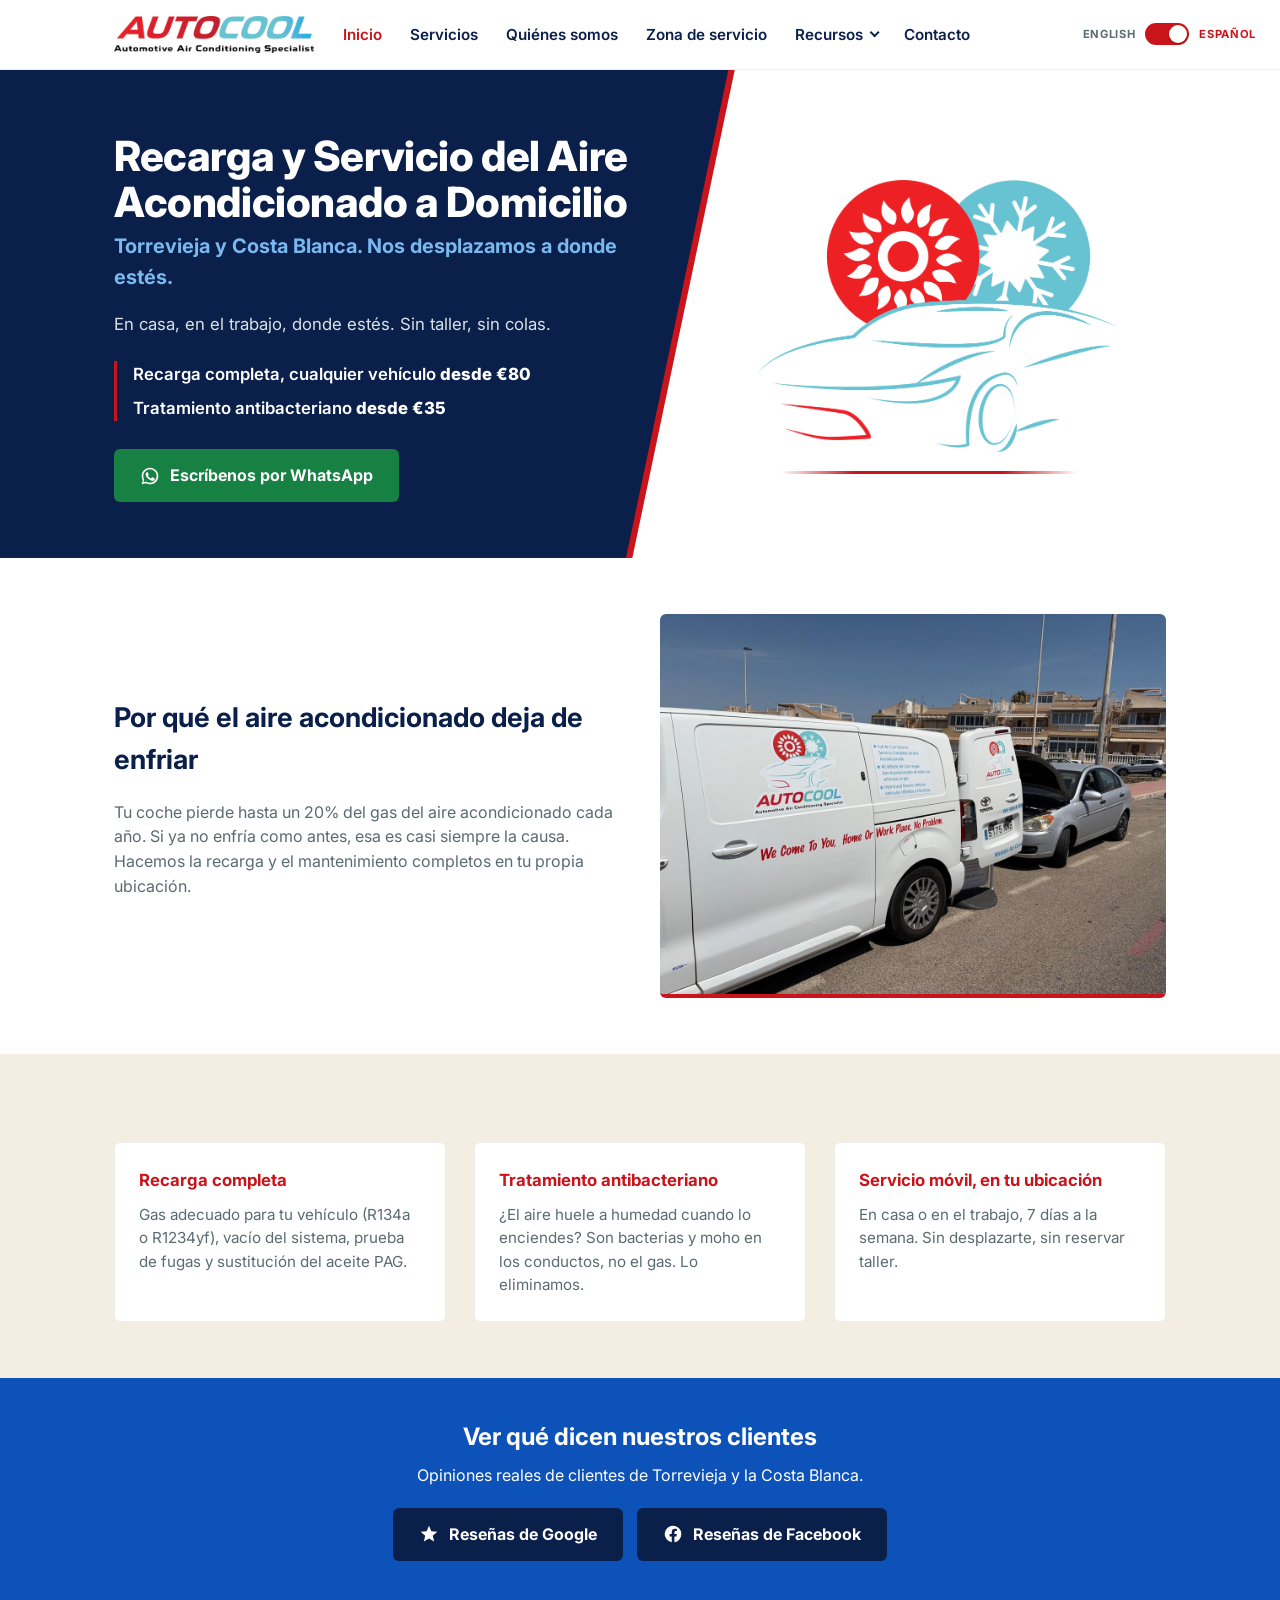
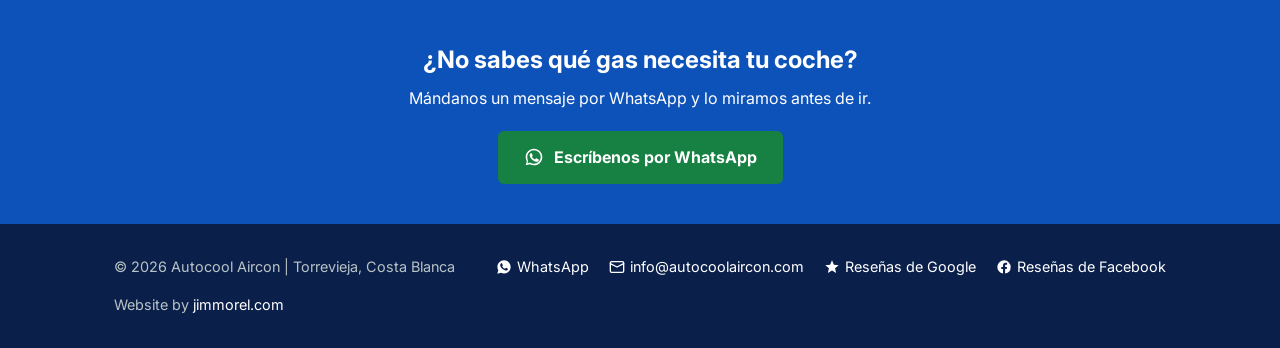
==== es/index.html @ 4a4831ad "Add footer developer credit line to every page "Website by jimmorel.com" links to https://jimmorel.c" ====
<!doctype html>
<html lang="es">
	<head>
		<meta charset="UTF-8" />
		<meta name="viewport" content="width=device-width, initial-scale=1.0" />
		<link rel="icon" href="../assets/img/favicon/favicon.ico" sizes="any">
		<link rel="icon" href="../assets/img/favicon/favicon-32x32.png" type="image/png" sizes="32x32">
		<link rel="icon" href="../assets/img/favicon/favicon-16x16.png" type="image/png" sizes="16x16">
		<link rel="apple-touch-icon" href="../assets/img/favicon/apple-touch-icon.png">
		<title>
			Recarga del Aire Acondicionado a Domicilio en Torrevieja | Autocool Aircon
		</title>
		<meta
			name="description"
			content="Recarga y servicio del aire acondicionado del coche a domicilio en Torrevieja y la Costa Blanca. Nos desplazamos a tu casa o trabajo. Escribe a Autocool Aircon por WhatsApp."
		/>
		<meta property="og:type" content="website">
		<meta property="og:url" content="https://autocoolaircon.es/es/">
		<meta property="og:title" content="Recarga del Aire Acondicionado a Domicilio en Torrevieja | Autocool Aircon">
		<meta property="og:description" content="Recarga y servicio del aire acondicionado del coche a domicilio en Torrevieja y la Costa Blanca. Nos desplazamos a tu casa o trabajo. Escribe a Autocool Aircon por WhatsApp.">
		<meta property="og:image" content="https://autocoolaircon.es/assets/img/van-onsite-service.jpeg">
		<meta property="fb:app_id" content="2086095632289372">
		<meta property="og:locale" content="es_ES">
		<meta name="twitter:card" content="summary_large_image">
		<meta name="twitter:title" content="Recarga del Aire Acondicionado a Domicilio en Torrevieja | Autocool Aircon">
		<meta name="twitter:description" content="Recarga y servicio del aire acondicionado del coche a domicilio en Torrevieja y la Costa Blanca. Nos desplazamos a tu casa o trabajo.">
		<meta name="twitter:image" content="https://autocoolaircon.es/assets/img/van-onsite-service.jpeg">
		<link rel="canonical" href="https://autocoolaircon.es/es/index.html" />
		<link rel="alternate" hreflang="en" href="https://autocoolaircon.es/index.html" />
		<link rel="alternate" hreflang="es" href="https://autocoolaircon.es/es/index.html" />
		<link rel="alternate" hreflang="x-default" href="https://autocoolaircon.es/index.html" />
		<link rel="preconnect" href="https://fonts.googleapis.com" />
		<link rel="preconnect" href="https://fonts.gstatic.com" crossorigin />
		<link
			href="https://fonts.googleapis.com/css2?family=Inter:wght@400;600;700;800&display=swap"
			rel="stylesheet"
		/>
		<link rel="stylesheet" href="../assets/css/style.css" />
		<noscript><style>
			@media (max-width: 760px) {
				nav.main-nav { max-height: none !important; overflow: visible !important; position: static !important; }
				.nav-toggle { display: none !important; }
				.nav-dropdown-menu { display: block !important; position: static !important; box-shadow: none !important; }
			}
		</style></noscript>
	</head>
	<body>
		<header class="site-header">
			<div class="container">
				<a href="./" class="logo-mark">
					<img
						src="../assets/img/logo/autocool-wordmark.png"
						alt="Autocool Aircon: Especialista en Aire Acondicionado de Automoción"
						class="logo-img"
						width="1000" height="184"
					/>
				</a>
				<nav class="main-nav" id="main-nav">
					<ul>
						<li><a href="index.html" class="active">Inicio</a></li>
						<li><a href="services.html">Servicios</a></li>
						<li><a href="about.html">Quiénes somos</a></li>
						<li><a href="areas.html">Zona de servicio</a></li>
						<li class="nav-item-dropdown">
							<button class="nav-dropdown-toggle" type="button" aria-haspopup="true" aria-expanded="false">
								Recursos
								<span class="nav-dropdown-caret" aria-hidden="true"></span>
							</button>
							<ul class="nav-dropdown-menu">
								<li><a href="faq.html">FAQ</a></li>
							</ul>
						</li>
						<li><a href="contact.html">Contacto</a></li>
					</ul>
				</nav>
				<div class="lang-toggle">
					<a
						class="lang-toggle-link"
						href="../index.html"
						aria-label="Cambiar a inglés"
					>
						<span class="lang-toggle-label" data-lang="en">ENGLISH</span>
						<span class="lang-toggle-switch"
							><span class="lang-toggle-handle"></span
						></span>
						<span class="lang-toggle-label" data-lang="es">ESPAÑOL</span>
					</a>
					<div class="lang-switcher-mobile">
						<a class="lang-switcher-label" data-lang="en" href="../index.html">EN</a>
						<span class="lang-sep" aria-hidden="true">/</span>
						<a class="lang-switcher-label" data-lang="es" href="index.html">ES</a>
					</div>
				</div>
				<button class="nav-toggle" aria-expanded="false" aria-label="Abrir navegación" aria-controls="main-nav">
					<span class="nav-toggle-bar"></span>
					<span class="nav-toggle-bar"></span>
					<span class="nav-toggle-bar"></span>
				</button>
			</div>
		</header>

		<section class="hero">
			<div class="container">
				<div>
					<h1>Recarga y Servicio del Aire Acondicionado a Domicilio</h1>
					<p class="hero-location">
						Torrevieja y Costa Blanca. Nos desplazamos a donde estés.
					</p>
					<p class="lede">
						En casa, en el trabajo, donde estés. Sin taller, sin colas.
					</p>
					<div class="hero-offer">
						<span class="hero-offer-line"
							>Recarga completa, cualquier vehículo
							<span class="amount">desde €80</span></span
						>
						<span class="hero-offer-line"
							>Tratamiento antibacteriano
							<span class="amount">desde €35</span></span
						>
					</div>
					<a
						class="btn-whatsapp"
						href="https://wa.me/34711082029"
						target="_blank"
						rel="noopener"
						><svg viewBox="0 0 24 24" fill="currentColor" aria-hidden="true"><path d="M12 2C6.48 2 2 6.48 2 12c0 1.85.5 3.58 1.36 5.07L2 22l5.07-1.33A9.93 9.93 0 0 0 12 22c5.52 0 10-4.48 10-10S17.52 2 12 2zm0 18c-1.6 0-3.1-.43-4.4-1.18l-.32-.18-3.1.81.83-3.02-.2-.32A7.9 7.9 0 0 1 4 12c0-4.42 3.58-8 8-8s8 3.58 8 8-3.58 8-8 8zm4.4-5.6c-.24-.12-1.43-.7-1.65-.78-.22-.08-.38-.12-.54.12-.16.24-.62.78-.76.94-.14.16-.28.18-.52.06-.24-.12-1.02-.38-1.94-1.2-.72-.64-1.2-1.43-1.34-1.67-.14-.24-.02-.37.1-.49.12-.12.27-.31.4-.47.13-.16.17-.27.27-.45.1-.18.05-.33-.02-.45-.07-.12-.6-1.45-.82-1.99-.22-.53-.44-.46-.6-.47-.16-.01-.34-.01-.52-.01-.18 0-.47.07-.72.32-.25.25-.96.94-.96 2.29 0 1.35.98 2.65 1.12 2.83.14.18 1.92 2.93 4.65 4 2.73 1.07 2.73.71 3.22.67.49-.04 1.59-.65 1.81-1.28.22-.63.22-1.17.16-1.28-.06-.11-.24-.18-.48-.3z" /></svg>Escríbenos por WhatsApp</a
					>
				</div>
				<div class="hero-icon-panel">
					<img src="../assets/img/logo/autocool-icon.png" alt="Autocool Aircon" />
				</div>
			</div>
		</section>

		<section class="block fade-in">
			<div class="container split">
				<div>
					<h2>Por qué el aire acondicionado deja de enfriar</h2>
					<p class="muted-text">
						Tu coche pierde hasta un 20% del gas del aire acondicionado cada año.
						Si ya no enfría como antes, esa es casi siempre la causa. Hacemos la
						recarga y el mantenimiento completos en tu propia ubicación.
					</p>
				</div>
				<img
					src="../assets/img/van-onsite-service.jpeg"
					alt="Furgoneta de Autocool Aircon en el domicilio de un cliente para un servicio de aire acondicionado"
					class="section-img"
					loading="lazy"
				/>
			</div>
		</section>

		<section class="block alt fade-in">
			<div class="container">
				<div class="grid-3">
					<div class="card">
						<h3>Recarga completa</h3>
						<p>
							Gas adecuado para tu vehículo (R134a o R1234yf), vacío del sistema,
							prueba de fugas y sustitución del aceite PAG.
						</p>
					</div>
					<div class="card">
						<h3>Tratamiento antibacteriano</h3>
						<p>
							¿El aire huele a humedad cuando lo enciendes? Son bacterias y moho
							en los conductos, no el gas. Lo eliminamos.
						</p>
					</div>
					<div class="card">
						<h3>Servicio móvil, en tu ubicación</h3>
						<p>
							En casa o en el trabajo, 7 días a la semana. Sin desplazarte, sin
							reservar taller.
						</p>
					</div>
				</div>
			</div>
		</section>

		<section class="cta-band fade-in">
			<div class="container">
				<h2>Ver qué dicen nuestros clientes</h2>
				<p>Opiniones reales de clientes de Torrevieja y la Costa Blanca.</p>
				<div class="hero-cta-row justify-center">
					<a
						class="btn-primary"
						href="https://g.page/r/CTNVt-OQogbFEBM/review"
						target="_blank"
						rel="noopener"
						><svg viewBox="0 0 24 24" fill="currentColor" aria-hidden="true"><path d="M12 17.27 18.18 21l-1.64-7.03L22 9.24l-7.19-.61L12 2 9.19 8.63 2 9.24l5.46 4.73L5.82 21z" /></svg
						>Reseñas de Google</a
					>
					<a
						class="btn-primary"
						href="https://www.facebook.com/autocoolaircon/reviews"
						target="_blank"
						rel="noopener"
						><svg viewBox="0 0 24 24" fill="currentColor" aria-hidden="true"><path d="M22 12a10 10 0 1 0-11.5 9.87v-6.98H7.9V12h2.6V9.8c0-2.57 1.53-3.99 3.87-3.99 1.12 0 2.3.2 2.3.2v2.53h-1.3c-1.28 0-1.68.8-1.68 1.62V12h2.86l-.46 2.89h-2.4v6.98A10 10 0 0 0 22 12z" /></svg
						>Reseñas de Facebook</a
					>
				</div>
			</div>
		</section>

		<section class="cta-band">
			<div class="container">
				<h2>¿No sabes qué gas necesita tu coche?</h2>
				<p>
					Mándanos un mensaje por WhatsApp y lo miramos antes de ir.
				</p>
				<a
					class="btn-whatsapp"
					href="https://wa.me/34711082029"
					target="_blank"
					rel="noopener"
					><svg viewBox="0 0 24 24" fill="currentColor" aria-hidden="true"><path d="M12 2C6.48 2 2 6.48 2 12c0 1.85.5 3.58 1.36 5.07L2 22l5.07-1.33A9.93 9.93 0 0 0 12 22c5.52 0 10-4.48 10-10S17.52 2 12 2zm0 18c-1.6 0-3.1-.43-4.4-1.18l-.32-.18-3.1.81.83-3.02-.2-.32A7.9 7.9 0 0 1 4 12c0-4.42 3.58-8 8-8s8 3.58 8 8-3.58 8-8 8zm4.4-5.6c-.24-.12-1.43-.7-1.65-.78-.22-.08-.38-.12-.54.12-.16.24-.62.78-.76.94-.14.16-.28.18-.52.06-.24-.12-1.02-.38-1.94-1.2-.72-.64-1.2-1.43-1.34-1.67-.14-.24-.02-.37.1-.49.12-.12.27-.31.4-.47.13-.16.17-.27.27-.45.1-.18.05-.33-.02-.45-.07-.12-.6-1.45-.82-1.99-.22-.53-.44-.46-.6-.47-.16-.01-.34-.01-.52-.01-.18 0-.47.07-.72.32-.25.25-.96.94-.96 2.29 0 1.35.98 2.65 1.12 2.83.14.18 1.92 2.93 4.65 4 2.73 1.07 2.73.71 3.22.67.49-.04 1.59-.65 1.81-1.28.22-.63.22-1.17.16-1.28-.06-.11-.24-.18-.48-.3z" /></svg>Escríbenos por WhatsApp</a
				>
			</div>
		</section>

		<footer class="site-footer">
			<div class="container">
				<span>&copy; 2026 Autocool Aircon | Torrevieja, Costa Blanca</span>
				<span class="footer-links">
					<a href="https://wa.me/34711082029" target="_blank" rel="noopener" class="footer-link"><svg aria-hidden="true" width="16" height="16" viewBox="0 0 24 24" fill="currentColor"><path d="M12.04 2C6.58 2 2.13 6.45 2.13 11.91c0 1.75.46 3.48 1.32 5.01L2 22l5.25-1.38c1.47.8 3.13 1.22 4.79 1.22h.01c5.46 0 9.91-4.45 9.91-9.91C21.96 6.45 17.5 2 12.04 2zm5.83 14.02c-.24.68-1.42 1.3-1.96 1.35-.5.05-1.13.07-1.83-.11-.42-.11-.96-.3-1.65-.6-2.9-1.25-4.79-4.17-4.94-4.36-.14-.19-1.18-1.57-1.18-3 0-1.42.75-2.12 1.02-2.41.27-.29.58-.36.78-.36.19 0 .39 0 .55.01.18.01.42-.07.65.5.24.58.82 2 .89 2.15.07.15.12.32.02.51-.09.19-.14.31-.27.48-.14.16-.29.36-.41.49-.14.14-.28.29-.12.57.16.28.71 1.17 1.52 1.9 1.05.94 1.93 1.23 2.21 1.37.28.14.44.12.61-.07.16-.19.68-.79.87-1.06.18-.27.37-.22.61-.13.25.09 1.58.75 1.85.88.27.14.45.2.51.32.06.11.06.66-.18 1.35z"/></svg>WhatsApp</a>
					<a href="mailto:info@autocoolaircon.com" class="footer-link"><svg aria-hidden="true" width="16" height="16" viewBox="0 0 24 24" fill="none" stroke="currentColor" stroke-width="2" stroke-linecap="round" stroke-linejoin="round"><rect x="2" y="4" width="20" height="16" rx="2"/><path d="m22 7-10 5L2 7"/></svg>info@autocoolaircon.com</a>
					<a href="https://g.page/r/CTNVt-OQogbFEBM/review" target="_blank" rel="noopener" class="footer-link"><svg aria-hidden="true" width="16" height="16" viewBox="0 0 24 24" fill="currentColor"><path d="M12 17.27 18.18 21l-1.64-7.03L22 9.24l-7.19-.61L12 2 9.19 8.63 2 9.24l5.46 4.73L5.82 21z"/></svg>Reseñas de Google</a>
					<a href="https://www.facebook.com/autocoolaircon/reviews" target="_blank" rel="noopener" class="footer-link"><svg aria-hidden="true" width="16" height="16" viewBox="0 0 24 24" fill="currentColor"><path d="M22 12a10 10 0 1 0-11.5 9.87v-6.98H7.9V12h2.6V9.8c0-2.57 1.53-3.99 3.87-3.99 1.12 0 2.3.2 2.3.2v2.53h-1.3c-1.28 0-1.68.8-1.68 1.62V12h2.86l-.46 2.89h-2.4v6.98A10 10 0 0 0 22 12z"/></svg>Reseñas de Facebook</a>
				</span>
			</div>
			<div class="container">
				<span>Website by <a href="https://jimmorel.com" target="_blank" rel="noopener">jimmorel.com</a></span>
			</div>
		</footer>
		<script src="../assets/js/scroll-fade.js"></script>
		<script src="../assets/js/sticky-header.js"></script>
		<script src="../assets/js/lang-switch.js"></script>
		<script src="../assets/js/nav-toggle.js"></script>
	</body>
</html>
---- assets/css/style.css ----
/* Autocool Aircon — shared stylesheet
   Palette locked to existing logo per Nico: sun red, brand blue, sand accent.
   no diagonal stock-photo cutouts — deliberately simpler than
   the UK site's template execution. */

:root {
	--sun-red: #c8141a;
	--brand-blue: #0d52b9;
	--brand-blue-light: #7ab8f0;
	--ink: #0a1f4a;
	--sand: #f4ede1;
	--white: #ffffff;
	--text-muted: #5b6b6f;
	--radius: 6px;
}

* {
	box-sizing: border-box;
}

html {
	scroll-behavior: smooth;
}

html,
body {
	min-height: 100%;
}

body {
	margin: 0;
	font-family:
		"Inter",
		-apple-system,
		BlinkMacSystemFont,
		"Segoe UI",
		sans-serif;
	color: var(--ink);
	background: var(--white);
	line-height: 1.55;
	display: flex;
	flex-direction: column;
	min-height: 100vh;
}

body > footer.site-footer {
	margin-top: auto;
}

.muted-text {
	color: var(--text-muted);
}

a {
	color: var(--sun-red);
	text-decoration: none;
}

a:hover {
	text-decoration: underline;
}

a:focus-visible,
button:focus-visible {
	outline: 3px solid var(--brand-blue);
	outline-offset: 2px;
}

img {
	max-width: 100%;
	display: block;
}

.placeholder-img {
	background: repeating-linear-gradient(
		45deg,
		#e4e4e4,
		#e4e4e4 10px,
		#ececec 10px,
		#ececec 20px
	);
	display: flex;
	align-items: center;
	justify-content: center;
	color: #8a8a8a;
	font-size: 0.85rem;
	border: 1px dashed #b7b7b7;
	border-radius: var(--radius);
}

.container {
	max-width: 1100px;
	margin: 0 auto;
	padding: 0 24px;
}

/* Header */
header.site-header {
	position: sticky;
	top: 0;
	z-index: 50;
	padding: 16px 0;
	background: var(--white);
	border-bottom: 1px solid #eee;
	transition:
		box-shadow 0.25s ease-out,
		backdrop-filter 0.25s ease-out;
}

header.site-header.scrolled {
	box-shadow: 0 2px 12px rgba(10, 31, 74, 0.08);
	background: rgba(255, 255, 255, 0.92);
	backdrop-filter: blur(6px);
}

.site-header .container {
	display: flex;
	align-items: center;
	justify-content: space-between;
	gap: 24px;
	flex-wrap: wrap;
	padding-right: 220px;
}

.logo-mark {
	display: flex;
	align-items: center;
}

.logo-mark .logo-img {
	width: 200px;
	height: auto;
	aspect-ratio: 1000 / 184;
	display: block;
}

nav.main-nav ul {
	display: flex;
	gap: 28px;
	list-style: none;
	margin: 0;
	padding: 0;
	flex-wrap: wrap;
}

nav.main-nav a {
	color: var(--ink);
	font-weight: 600;
	font-size: 0.95rem;
}

nav.main-nav a.active {
	color: var(--sun-red);
}

/* "Resources" dropdown — desktop: hover/focus reveal; mobile: tap to expand inline. */
.nav-item-dropdown {
	position: relative;
}

.nav-dropdown-toggle {
	display: inline-flex;
	align-items: center;
	gap: 6px;
	background: none;
	border: none;
	margin: 0;
	padding: 0;
	font-family: inherit;
	color: var(--ink);
	font-weight: 600;
	font-size: 0.95rem;
	cursor: pointer;
}

.nav-dropdown-toggle.active {
	color: var(--sun-red);
}

.nav-dropdown-caret {
	display: inline-block;
	width: 7px;
	height: 7px;
	border-right: 2px solid currentColor;
	border-bottom: 2px solid currentColor;
	transform: rotate(45deg) translateY(-3px);
	transition: transform 0.2s ease;
}

.nav-dropdown-toggle[aria-expanded="true"] .nav-dropdown-caret {
	transform: rotate(-135deg) translateY(1px);
}

nav.main-nav .nav-dropdown-menu {
	list-style: none;
	margin: 0;
	padding: 8px 0;
	position: absolute;
	top: 100%;
	left: 0;
	background: var(--white);
	border: 1px solid #eee;
	border-radius: var(--radius);
	box-shadow: 0 8px 20px rgba(10, 31, 74, 0.1);
	min-width: 160px;
	display: none;
	z-index: 60;
}

.nav-item-dropdown:hover .nav-dropdown-menu,
.nav-item-dropdown.is-open .nav-dropdown-menu {
	display: block;
}

.nav-dropdown-menu li a {
	display: block;
	padding: 8px 16px;
	color: var(--ink);
	font-weight: 600;
	font-size: 0.95rem;
}

.nav-dropdown-menu li a:hover,
.nav-dropdown-menu li a.active {
	color: var(--sun-red);
	background: var(--sand);
}

/* Hamburger toggle button — hidden on desktop */
.nav-toggle {
	display: none;
	flex-direction: column;
	justify-content: center;
	gap: 5px;
	background: none;
	border: none;
	cursor: pointer;
	padding: 6px;
	margin-left: auto;
}

.nav-toggle-bar {
	display: block;
	width: 22px;
	height: 2px;
	background: var(--ink);
	border-radius: 1px;
	transition: transform 0.2s ease, opacity 0.2s ease;
}

.nav-toggle[aria-expanded="true"] .nav-toggle-bar:nth-child(1) {
	transform: translateY(7px) rotate(45deg);
}

.nav-toggle[aria-expanded="true"] .nav-toggle-bar:nth-child(2) {
	opacity: 0;
}

.nav-toggle[aria-expanded="true"] .nav-toggle-bar:nth-child(3) {
	transform: translateY(-7px) rotate(-45deg);
}

/* Language toggle — replaces the old text-link .lang-switch.
   Pill switch with sliding handle, EN/ES word labels either side.
   Uses existing palette variables, no new colors introduced. */

.lang-toggle {
	position: absolute;
	top: 50%;
	right: 24px;
	transform: translateY(-50%);
	z-index: 10;
}

.lang-switcher-mobile {
	display: none;
}

.lang-toggle-link {
	display: flex;
	align-items: center;
	gap: 10px;
	text-decoration: none;
}

.lang-toggle-link:hover {
	text-decoration: none;
}

.lang-toggle-link:focus-visible {
	outline: 3px solid var(--brand-blue-light);
	outline-offset: 3px;
	border-radius: 11px;
}

.lang-toggle-label {
	font-size: 0.7rem;
	font-weight: 700;
	letter-spacing: 0.06em;
	text-transform: uppercase;
	color: var(--text-muted);
}

.lang-toggle-label.is-active {
	color: var(--brand-blue);
	opacity: 1;
}

.lang-toggle[data-lang="es"] .lang-toggle-label.is-active {
	color: var(--sun-red);
}

.lang-toggle-switch {
	position: relative;
	display: inline-block;
	width: 44px;
	height: 22px;
	border-radius: 11px;
	background: var(--brand-blue);
	flex-shrink: 0;
}

.lang-toggle-switch.is-es {
	background: var(--sun-red);
}

.lang-toggle-handle {
	position: absolute;
	top: 2px;
	left: 2px;
	width: 18px;
	height: 18px;
	border-radius: 50%;
	background: var(--white);
	box-shadow: 0 1px 2px rgba(0, 0, 0, 0.25);
}

.lang-toggle-switch.is-es .lang-toggle-handle {
	left: 24px;
}

/* CSS-first state: set from html[lang] before any JS runs.
   Correct state is visible on first paint — no transition fires on load. */
html[lang="en"] .lang-toggle-label[data-lang="en"],
html[lang="es"] .lang-toggle-label[data-lang="es"] {
	color: var(--brand-blue);
	opacity: 1;
}
html[lang="es"] .lang-toggle-label[data-lang="es"] {
	color: var(--sun-red);
}
html[lang="es"] .lang-toggle-switch {
	background: var(--sun-red);
}
html[lang="es"] .lang-toggle-switch .lang-toggle-handle {
	left: 24px;
}

/* Transitions enabled only after JS adds .lang-toggle-ready on the first rAF.
   Ensures transitions only fire on user interaction, never on initial paint. */
.lang-toggle-ready .lang-toggle-label {
	transition: color 0.25s, opacity 0.25s;
}
.lang-toggle-ready .lang-toggle-switch {
	transition: background-color 0.25s;
}
.lang-toggle-ready .lang-toggle-handle {
	transition: left 0.25s;
}

.btn-whatsapp {
	display: inline-flex;
	align-items: center;
	gap: 10px;
	background: #178043;
	color: var(--white);
	font-weight: 700;
	padding: 14px 26px;
	border-radius: var(--radius);
	font-size: 1rem;
}

.btn-whatsapp svg {
	width: 20px;
	height: 20px;
	flex-shrink: 0;
}

.btn-whatsapp:hover {
	background: #126334;
	text-decoration: none;
}

/* Hero (home page) */
.hero {
	background: #ffffff;
	color: var(--white);
	padding: 64px 0 56px;
	position: relative;
	overflow: hidden;
}

.hero::before {
	content: '';
	position: absolute;
	inset: 0;
	background: var(--ink);
	clip-path: polygon(0 0, 57% 0, 49% 100%, 0 100%);
	z-index: 0;
}

.hero::after {
	content: '';
	position: absolute;
	inset: 0;
	z-index: 2;
	pointer-events: none;
	background-image: url("data:image/svg+xml,%3Csvg xmlns='http://www.w3.org/2000/svg' viewBox='0 0 100 100' preserveAspectRatio='none'%3E%3Cpolygon points='56.9,0 57.4,0 49.4,100 48.9,100' fill='%23c8141a'/%3E%3C/svg%3E");
	background-size: 100% 100%;
	background-repeat: no-repeat;
}

.hero .container {
	display: grid;
	grid-template-columns: 1.1fr 0.9fr;
	gap: 40px;
	align-items: center;
	min-height: 360px;
	position: relative;
	z-index: 1;
}

.hero h1 {
	font-size: 2.6rem;
	line-height: 1.1;
	margin: 0 0 6px;
	color: var(--white);
	font-weight: 800;
	letter-spacing: -0.01em;
}

.hero p.hero-location {
	font-size: 1.25rem;
	color: var(--brand-blue-light);
	font-weight: 700;
	margin: 0 0 18px;
}

.hero p.lede {
	font-size: 1.05rem;
	color: #d8e3e5;
	margin: 0 0 24px;
	max-width: 480px;
}

.hero-offer {
	display: flex;
	flex-direction: column;
	gap: 8px;
	margin-bottom: 28px;
	border-left: 3px solid var(--sun-red);
	padding-left: 16px;
}

.hero-offer-line {
	font-size: 1.05rem;
	font-weight: 600;
	color: var(--white);
}

.hero-offer-line .amount {
	color: var(--white);
	font-weight: 800;
}

.hero-icon-panel {
	display: flex;
	align-items: center;
	justify-content: center;
	padding: 8px 12px 12px;
	position: relative;
}

.hero-icon-panel::after {
	content: '';
	position: absolute;
	bottom: -10px;
	left: 48%;
	transform: translateX(-50%);
	width: 65%;
	height: 3px;
	background: linear-gradient(to right, transparent, #c8141a 25%, #c8141a 75%, transparent);
	border-radius: 0;
	z-index: 0;
	pointer-events: none;
}

.hero-cta-row {
	display: flex;
	flex-wrap: wrap;
	gap: 14px;
}

.hero-icon-panel img {
	position: relative;
	z-index: 1;
	width: 100%;
	max-width: 360px;
	height: auto;
	aspect-ratio: 846 / 639;
}

.btn-primary {
	display: inline-flex;
	align-items: center;
	gap: 10px;
	background: var(--sun-red);
	color: var(--white);
	font-weight: 700;
	padding: 14px 26px;
	border-radius: var(--radius);
	font-size: 1rem;
	border: none;
	cursor: pointer;
	font-family: inherit;
}

.btn-primary:hover {
	background: #a01015;
	text-decoration: none;
}

.btn-primary svg {
	width: 20px;
	height: 20px;
	flex-shrink: 0;
}

.justify-center {
	justify-content: center;
}

/* Sections */
section.block {
	padding: 56px 0;
}

section.block.alt {
	background: var(--sand);
}

section.block h2 {
	font-size: 1.7rem;
	margin: 0 0 18px;
}

.grid-3 {
	display: grid;
	grid-template-columns: repeat(3, 1fr);
	gap: 28px;
	margin-top: 32px;
}

.card {
	background: var(--white);
	border: 1px solid #eee;
	border-radius: var(--radius);
	padding: 24px;
}

.card h3 {
	color: var(--sun-red);
	font-size: 1.05rem;
	margin: 0 0 10px;
}

.card p {
	color: var(--text-muted);
	margin: 0;
	font-size: 0.95rem;
}

/* Contact page image placeholder — standalone, not paired with text in a split */
.contact-img-placeholder {
	aspect-ratio: 16 / 7;
	max-width: 760px;
	margin: 0 auto;
}

.contact-img {
	max-width: 760px;
	margin: 0 auto;
}

/* Testimonials */
.testimonial-feature {
	background: var(--ink);
	color: var(--white);
	padding: 56px 0;
}

.testimonial-feature-inner {
	display: flex;
	align-items: center;
	gap: 36px;
}

.testimonial-avatar {
	flex-shrink: 0;
	width: 72px;
	height: 72px;
	border-radius: 50%;
	background: var(--brand-blue);
	color: var(--white);
	display: flex;
	align-items: center;
	justify-content: center;
	font-weight: 800;
	font-size: 1.1rem;
}

.testimonial-quote-mark {
	display: block;
	color: var(--sun-red);
	font-size: 3.5rem;
	font-weight: 800;
	line-height: 0.6;
	font-family: Georgia, serif;
}

.testimonial-quote-mark-sm {
	font-size: 2.2rem;
}

.testimonial-feature-text {
	font-size: 1.6rem;
	font-weight: 700;
	font-style: italic;
	line-height: 1.3;
	margin: 4px 0 14px;
	color: var(--white);
	max-width: 640px;
}

.testimonial-attribution {
	font-size: 0.8rem;
	font-weight: 700;
	letter-spacing: 0.04em;
	color: var(--brand-blue-light);
	margin: 0;
}

.testimonial-secondary-row {
	display: grid;
	grid-template-columns: 1fr 1fr;
	gap: 28px;
}

.testimonial-secondary {
	background: var(--sand);
	border-radius: var(--radius);
	padding: 28px 24px;
}

.testimonial-secondary p:not(.testimonial-attribution) {
	font-style: italic;
	color: var(--ink);
	margin: 4px 0 14px;
}

.testimonial-secondary .testimonial-attribution {
	color: var(--text-muted);
}

.testimonial-note {
	color: var(--text-muted);
	font-size: 0.85rem;
	font-style: italic;
	text-align: center;
	margin-top: 24px;
}

.vehicle-scope-lede {
	font-size: 1.1rem;
	font-weight: 700;
	color: var(--ink);
	margin: 28px 0 0;
}

.vehicle-scope-grid {
	grid-template-columns: repeat(5, 1fr);
	margin-top: 20px;
}

.vehicle-card {
	text-align: center;
	padding: 20px 16px;
}

.vehicle-card h3 {
	font-size: 0.95rem;
	margin: 0 0 6px;
}

.vehicle-card p {
	font-size: 0.85rem;
}

.vehicle-icon {
	display: flex;
	align-items: center;
	justify-content: center;
	margin-bottom: 10px;
}

.vehicle-icon svg {
	width: 32px;
	height: 32px;
	color: var(--sun-red);
}

.trade-trust {
	margin-top: 28px;
}

.trade-trust-intro {
	color: var(--text-muted);
	font-weight: 600;
	margin: 0 0 10px;
}

.trade-trust-list {
	list-style: none;
	margin: 0;
	padding: 0;
	display: flex;
	flex-wrap: wrap;
	gap: 10px 14px;
}

.trade-trust-list li {
	background: var(--sand);
	color: var(--ink);
	font-size: 0.9rem;
	font-weight: 600;
	padding: 6px 14px;
	border-radius: var(--radius);
}

.split {
	display: grid;
	grid-template-columns: 1fr 1fr;
	gap: 40px;
	align-items: center;
}

.split:has(.why-img-placeholder) {
	align-items: start;
}

.about-img-placeholder {
	aspect-ratio: 1 / 1;
}

.why-img-placeholder {
	aspect-ratio: 4 / 3;
}

.section-img {
	width: 100%;
	height: auto;
	display: block;
	border-radius: var(--radius);
	border-bottom: 4px solid var(--sun-red);
}

.price-subheading {
	font-size: 0.8rem;
	font-weight: 700;
	text-transform: uppercase;
	letter-spacing: 0.07em;
	color: var(--brand-blue);
	margin: 24px 0 8px;
}

.price-list {
	list-style: none;
	margin: 0;
	padding: 0;
	display: grid;
	gap: 12px;
}

.price-list li {
	display: flex;
	justify-content: space-between;
	background: var(--white);
	border: 1px solid #eee;
	border-radius: var(--radius);
	padding: 14px 18px;
	font-weight: 600;
}

.price-list span.amount {
	color: var(--sun-red);
}

.price-note {
	font-size: 0.8rem;
	color: var(--text-muted);
	max-width: 480px;
	margin-top: 8px;
	text-align: right;
}

.pending-note {
	font-size: 0.85rem;
	color: var(--text-muted);
	font-style: italic;
	border-left: 3px solid var(--brand-blue);
	padding-left: 12px;
	margin-top: 18px;
}

/* AREAS */
.coverage-map {
	width: 100%;
	height: 420px;
	border-radius: var(--radius);
	overflow: hidden;
	position: relative;
}

/* CTA band */
.cta-band {
	background: var(--brand-blue);
	color: var(--white);
	padding: 40px 0;
	text-align: center;
}

.cta-band h2 {
	margin: 0 0 8px;
	font-size: 1.5rem;
}

.cta-band p {
	margin: 0 0 20px;
}

.cta-band .btn-primary {
	background: var(--ink);
}

.cta-band .btn-primary:hover {
	background: #061330;
}

/* Email modal */
.email-modal {
	position: fixed;
	inset: 0;
	z-index: 100;
	display: none;
}

.email-modal.open {
	display: block;
}

.email-modal-backdrop {
	position: absolute;
	inset: 0;
	background: rgba(10, 31, 74, 0.55);
}

.email-modal-panel {
	position: relative;
	margin: 12vh auto 0;
	max-width: 320px;
	background: var(--white);
	border-radius: var(--radius);
	padding: 20px 12px;
	box-shadow: 0 12px 32px rgba(10, 31, 74, 0.25);
	display: flex;
	flex-direction: column;
}

.email-modal-label {
	font-size: 0.75rem;
	font-weight: 800;
	letter-spacing: 0.06em;
	text-transform: uppercase;
	color: var(--sun-red);
	margin: 4px 12px 8px;
}

.email-modal-option {
	display: flex;
	align-items: center;
	gap: 12px;
	padding: 12px 12px;
	border-radius: var(--radius);
	color: var(--ink);
	font-weight: 600;
	font-size: 0.95rem;
	background: none;
	border: none;
	width: 100%;
	text-align: left;
	cursor: pointer;
	font-family: inherit;
}

.email-modal-option:hover {
	background: var(--sand);
	text-decoration: none;
}

.email-modal-option svg {
	width: 22px;
	height: 22px;
	flex-shrink: 0;
	color: var(--brand-blue);
}

.email-modal-copy {
	border-top: 1px solid #eee;
	margin-top: 4px;
	padding-top: 14px;
}

/* Footer */
footer.site-footer {
	background: var(--ink);
	color: #b9c4c6;
	padding: 32px 0;
	font-size: 0.9rem;
}

footer.site-footer .container {
	display: flex;
	justify-content: space-between;
	flex-wrap: wrap;
	gap: 16px;
}

footer.site-footer .container + .container {
	margin-top: 16px;
}

footer.site-footer a {
	color: var(--white);
}

.footer-links {
	display: inline-flex;
	flex-wrap: wrap;
	align-items: center;
	gap: 10px 20px;
}

.footer-link {
	display: inline-flex;
	align-items: center;
	gap: 5px;
}

/* Scroll fade-in */
.fade-in {
	opacity: 0;
	transform: translateY(16px);
	transition:
		opacity 0.6s ease-out,
		transform 0.6s ease-out;
}

.fade-in-visible {
	opacity: 1;
	transform: translateY(0);
}

/* Mobile */
@media (max-width: 900px) {
	.logo-mark .logo-img {
		width: 175px;
	}
}

@media (max-width: 760px) {
	/* Mobile hamburger — collapsed by default in CSS, no JS required */
	.nav-toggle {
		display: flex;
	}

	nav.main-nav {
		position: absolute;
		top: 100%;
		left: 0;
		right: 0;
		background: var(--white);
		border-bottom: 1px solid #eee;
		max-height: 0;
		overflow: hidden;
		/* transition added by JS after first frame — prevents animation on page load */
	}

	nav.main-nav.nav-animate {
		transition: max-height 0.25s ease;
	}

	nav.main-nav.is-open {
		max-height: 360px;
	}

	nav.main-nav ul {
		flex-direction: column;
		gap: 0;
		padding: 8px 24px 12px;
	}

	nav.main-nav li a {
		display: block;
		padding: 11px 0;
		border-bottom: 1px solid #f0f0f0;
	}

	nav.main-nav li:last-child a {
		border-bottom: none;
	}

	nav.main-nav.is-open {
		max-height: 480px;
	}

	.nav-dropdown-toggle {
		display: flex;
		width: 100%;
		justify-content: space-between;
		padding: 11px 0;
		border-bottom: 1px solid #f0f0f0;
	}

	.nav-item-dropdown.is-open .nav-dropdown-toggle {
		border-bottom-color: transparent;
	}

	nav.main-nav .nav-dropdown-menu {
		position: static;
		display: none;
		margin: 0;
		padding: 0 0 4px 16px;
		background: none;
		border: none;
		box-shadow: none;
		min-width: 0;
	}

	.nav-dropdown-menu li a {
		padding: 8px 0;
		border-bottom: 1px solid #f5f5f5;
	}

	.nav-dropdown-menu li:last-child a {
		border-bottom: 1px solid #f0f0f0;
	}

	.hero::before {
		clip-path: none;
	}

	.hero::after {
		display: none;
	}

	.hero-icon-panel {
		display: none;
	}

	.hero .container {
		grid-template-columns: 1fr;
		min-height: 0;
	}

	.hero {
		padding: 40px 0;
	}

	.hero h1 {
		font-size: 1.9rem;
	}

	.logo-mark .logo-img {
		width: 155px;
	}

	nav.main-nav ul {
		gap: 16px;
	}

	.grid-3 {
		grid-template-columns: 1fr;
	}

	.split {
		grid-template-columns: 1fr;
	}

	footer.site-footer .container {
		flex-direction: column;
	}

	.testimonial-feature-inner {
		flex-direction: column;
		text-align: center;
		gap: 18px;
	}

	.testimonial-secondary-row {
		grid-template-columns: 1fr;
	}

	.email-modal-panel {
		margin: 0;
		position: fixed;
		bottom: 0;
		left: 0;
		right: 0;
		max-width: none;
		border-radius: var(--radius) var(--radius) 0 0;
	}

	.site-header .container {
		padding-right: 24px;
	}

	.lang-toggle {
		right: 60px;
	}

	.lang-toggle-link {
		display: none;
	}

	.lang-switcher-mobile {
		display: flex;
		align-items: center;
		gap: 5px;
	}

	.lang-switcher-label {
		font-size: 0.7rem;
		font-weight: 700;
		letter-spacing: 0.06em;
		color: var(--text-muted);
		text-decoration: none;
	}

	html[lang="en"] .lang-switcher-label[data-lang="en"] {
		color: var(--brand-blue);
	}

	html[lang="es"] .lang-switcher-label[data-lang="es"] {
		color: var(--sun-red);
	}

	.lang-sep {
		color: var(--text-muted);
		opacity: 0.4;
		user-select: none;
	}
}

@media (prefers-reduced-motion: reduce) {
	html {
		scroll-behavior: auto;
	}

	* {
		animation: none !important;
		transition: none !important;
	}

	.fade-in {
		opacity: 1;
		transform: none;
	}
}
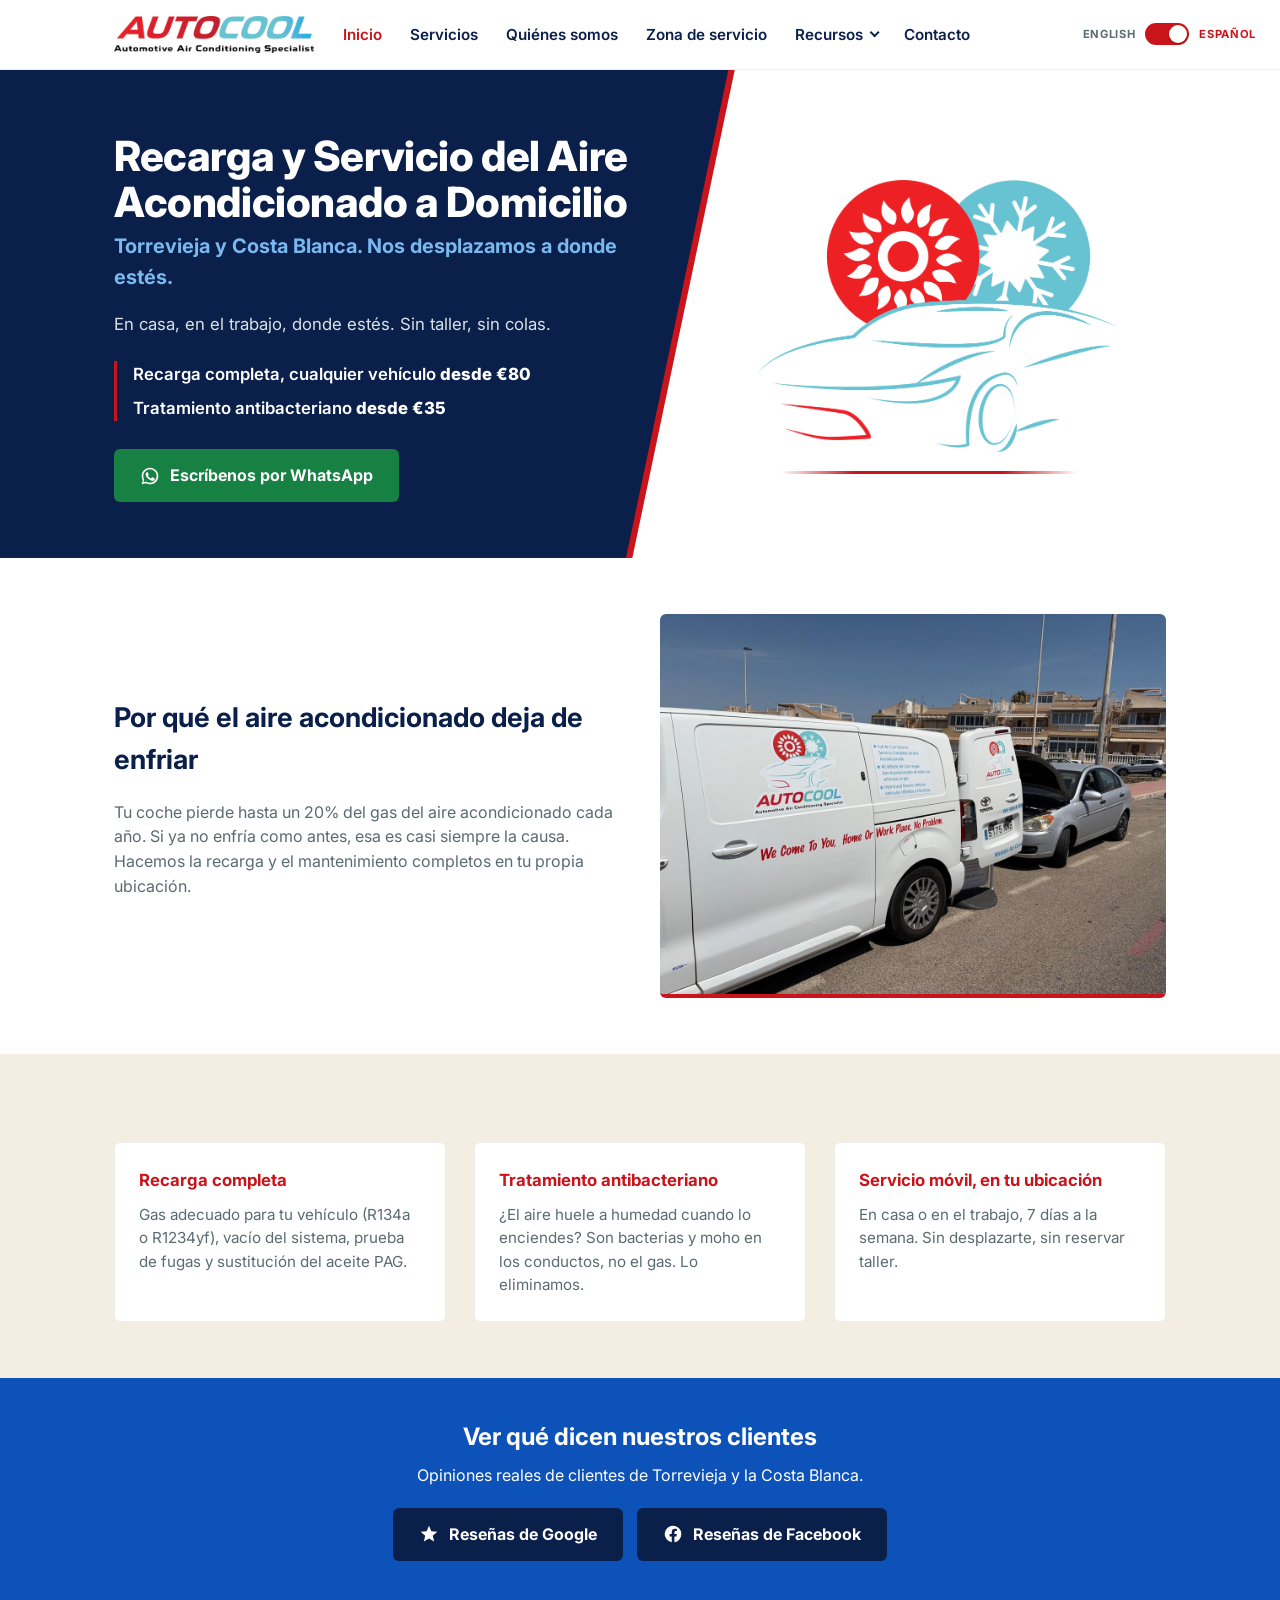
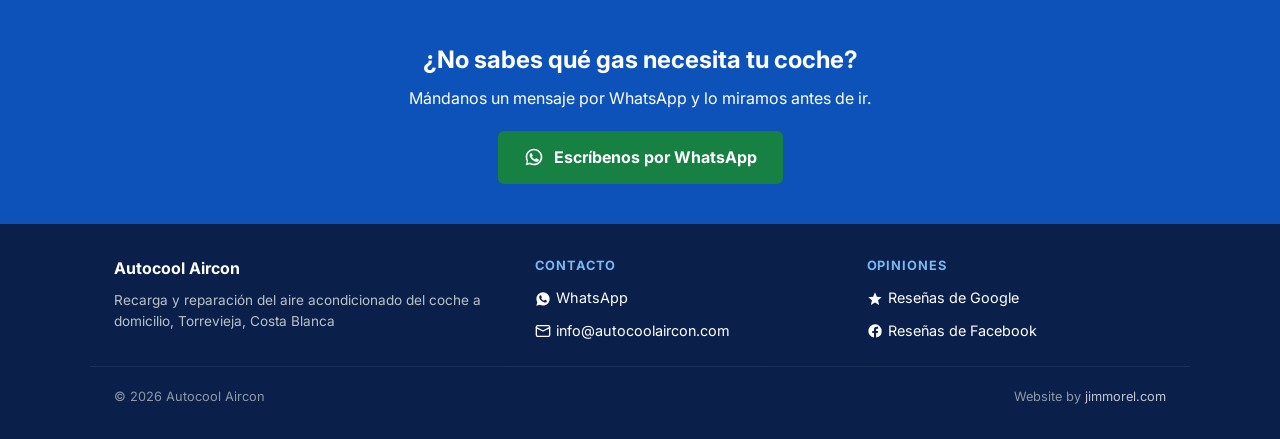
==== commit d8022b5b: "Restructure footer into 3 columns with a separate bottom bar Replaces the single left-aligned line w" ====
--- a/es/index.html
+++ b/es/index.html
@@ -222,16 +222,24 @@
 		</section>
 
 		<footer class="site-footer">
-			<div class="container">
-				<span>&copy; 2026 Autocool Aircon | Torrevieja, Costa Blanca</span>
-				<span class="footer-links">
+			<div class="container footer-columns">
+				<div class="footer-col footer-brand">
+					<p class="footer-brand-name">Autocool Aircon</p>
+					<p class="footer-tagline">Recarga y reparación del aire acondicionado del coche a domicilio, Torrevieja, Costa Blanca</p>
+				</div>
+				<div class="footer-col">
+					<p class="footer-col-heading">Contacto</p>
 					<a href="https://wa.me/34711082029" target="_blank" rel="noopener" class="footer-link"><svg aria-hidden="true" width="16" height="16" viewBox="0 0 24 24" fill="currentColor"><path d="M12.04 2C6.58 2 2.13 6.45 2.13 11.91c0 1.75.46 3.48 1.32 5.01L2 22l5.25-1.38c1.47.8 3.13 1.22 4.79 1.22h.01c5.46 0 9.91-4.45 9.91-9.91C21.96 6.45 17.5 2 12.04 2zm5.83 14.02c-.24.68-1.42 1.3-1.96 1.35-.5.05-1.13.07-1.83-.11-.42-.11-.96-.3-1.65-.6-2.9-1.25-4.79-4.17-4.94-4.36-.14-.19-1.18-1.57-1.18-3 0-1.42.75-2.12 1.02-2.41.27-.29.58-.36.78-.36.19 0 .39 0 .55.01.18.01.42-.07.65.5.24.58.82 2 .89 2.15.07.15.12.32.02.51-.09.19-.14.31-.27.48-.14.16-.29.36-.41.49-.14.14-.28.29-.12.57.16.28.71 1.17 1.52 1.9 1.05.94 1.93 1.23 2.21 1.37.28.14.44.12.61-.07.16-.19.68-.79.87-1.06.18-.27.37-.22.61-.13.25.09 1.58.75 1.85.88.27.14.45.2.51.32.06.11.06.66-.18 1.35z"/></svg>WhatsApp</a>
 					<a href="mailto:info@autocoolaircon.com" class="footer-link"><svg aria-hidden="true" width="16" height="16" viewBox="0 0 24 24" fill="none" stroke="currentColor" stroke-width="2" stroke-linecap="round" stroke-linejoin="round"><rect x="2" y="4" width="20" height="16" rx="2"/><path d="m22 7-10 5L2 7"/></svg>info@autocoolaircon.com</a>
+				</div>
+				<div class="footer-col">
+					<p class="footer-col-heading">Opiniones</p>
 					<a href="https://g.page/r/CTNVt-OQogbFEBM/review" target="_blank" rel="noopener" class="footer-link"><svg aria-hidden="true" width="16" height="16" viewBox="0 0 24 24" fill="currentColor"><path d="M12 17.27 18.18 21l-1.64-7.03L22 9.24l-7.19-.61L12 2 9.19 8.63 2 9.24l5.46 4.73L5.82 21z"/></svg>Reseñas de Google</a>
 					<a href="https://www.facebook.com/autocoolaircon/reviews" target="_blank" rel="noopener" class="footer-link"><svg aria-hidden="true" width="16" height="16" viewBox="0 0 24 24" fill="currentColor"><path d="M22 12a10 10 0 1 0-11.5 9.87v-6.98H7.9V12h2.6V9.8c0-2.57 1.53-3.99 3.87-3.99 1.12 0 2.3.2 2.3.2v2.53h-1.3c-1.28 0-1.68.8-1.68 1.62V12h2.86l-.46 2.89h-2.4v6.98A10 10 0 0 0 22 12z"/></svg>Reseñas de Facebook</a>
-				</span>
-			</div>
-			<div class="container">
+				</div>
+			</div>
+			<div class="container footer-bottom">
+				<span>&copy; 2026 Autocool Aircon</span>
 				<span>Website by <a href="https://jimmorel.com" target="_blank" rel="noopener">jimmorel.com</a></span>
 			</div>
 		</footer>
--- a/assets/css/style.css
+++ b/assets/css/style.css
@@ -945,25 +945,56 @@
 	gap: 16px;
 }
 
-footer.site-footer .container + .container {
-	margin-top: 16px;
-}
-
 footer.site-footer a {
 	color: var(--white);
 }
 
-.footer-links {
-	display: inline-flex;
-	flex-wrap: wrap;
-	align-items: center;
-	gap: 10px 20px;
+footer.site-footer .footer-columns {
+	display: grid;
+	grid-template-columns: 1.3fr 1fr 1fr;
+	gap: 32px;
+}
+
+.footer-col {
+	display: flex;
+	flex-direction: column;
+	gap: 10px;
+}
+
+.footer-brand-name {
+	margin: 0;
+	color: var(--white);
+	font-weight: 700;
+	font-size: 1rem;
+}
+
+.footer-tagline {
+	margin: 0;
+	color: #b9c4c6;
+	font-size: 0.85rem;
+}
+
+.footer-col-heading {
+	margin: 0 0 2px;
+	font-size: 0.8rem;
+	font-weight: 700;
+	text-transform: uppercase;
+	letter-spacing: 0.07em;
+	color: var(--brand-blue-light);
 }
 
 .footer-link {
 	display: inline-flex;
 	align-items: center;
 	gap: 5px;
+}
+
+footer.site-footer .footer-bottom {
+	border-top: 1px solid rgba(255, 255, 255, 0.1);
+	margin-top: 24px;
+	padding-top: 20px;
+	font-size: 0.8rem;
+	opacity: 0.75;
 }
 
 /* Scroll fade-in */
@@ -1110,6 +1141,14 @@
 		flex-direction: column;
 	}
 
+	footer.site-footer .footer-columns {
+		grid-template-columns: 1fr;
+	}
+
+	footer.site-footer .footer-bottom {
+		flex-direction: row;
+	}
+
 	.testimonial-feature-inner {
 		flex-direction: column;
 		text-align: center;
@@ -1171,6 +1210,14 @@
 	}
 }
 
+@media (max-width: 380px) {
+	footer.site-footer .footer-bottom {
+		flex-direction: column;
+		align-items: flex-start;
+		gap: 6px;
+	}
+}
+
 @media (prefers-reduced-motion: reduce) {
 	html {
 		scroll-behavior: auto;
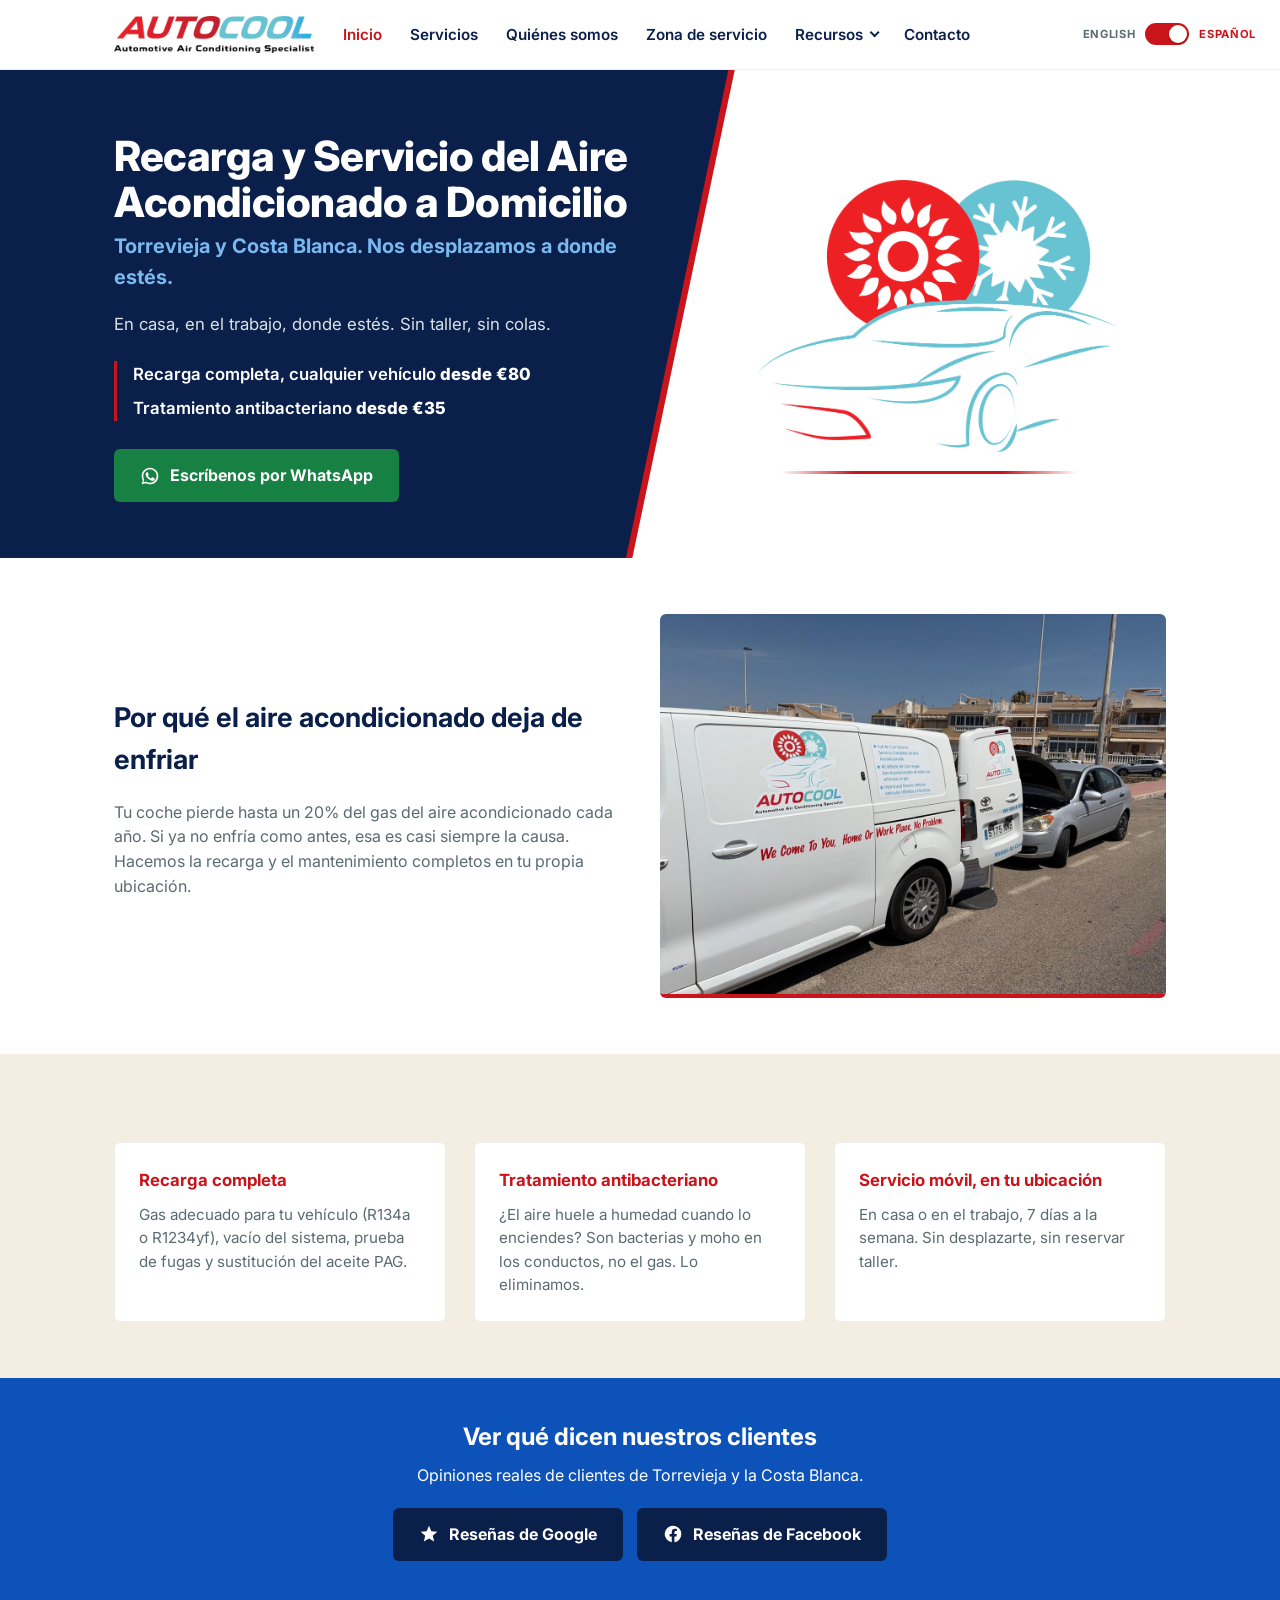
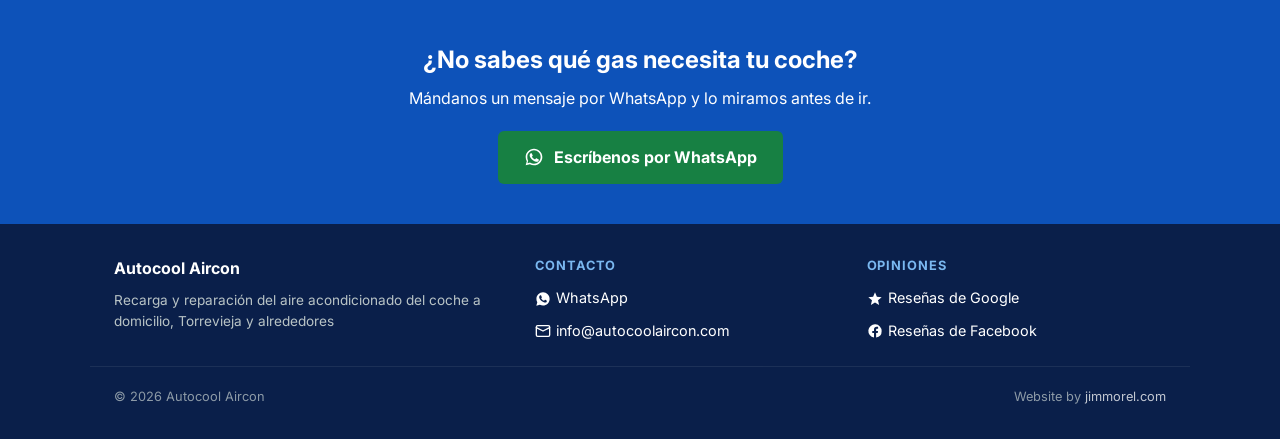
==== commit 1e26d243: "Reword footer tagline from Costa Blanca to Torrevieja and surrounding areas" ====
--- a/es/index.html
+++ b/es/index.html
@@ -225,7 +225,7 @@
 			<div class="container footer-columns">
 				<div class="footer-col footer-brand">
 					<p class="footer-brand-name">Autocool Aircon</p>
-					<p class="footer-tagline">Recarga y reparación del aire acondicionado del coche a domicilio, Torrevieja, Costa Blanca</p>
+					<p class="footer-tagline">Recarga y reparación del aire acondicionado del coche a domicilio, Torrevieja y alrededores</p>
 				</div>
 				<div class="footer-col">
 					<p class="footer-col-heading">Contacto</p>
--- a/assets/css/style.css
+++ b/assets/css/style.css
@@ -20,6 +20,10 @@
 
 html {
 	scroll-behavior: smooth;
+}
+
+section[id] {
+	scroll-margin-top: 90px;
 }
 
 html,
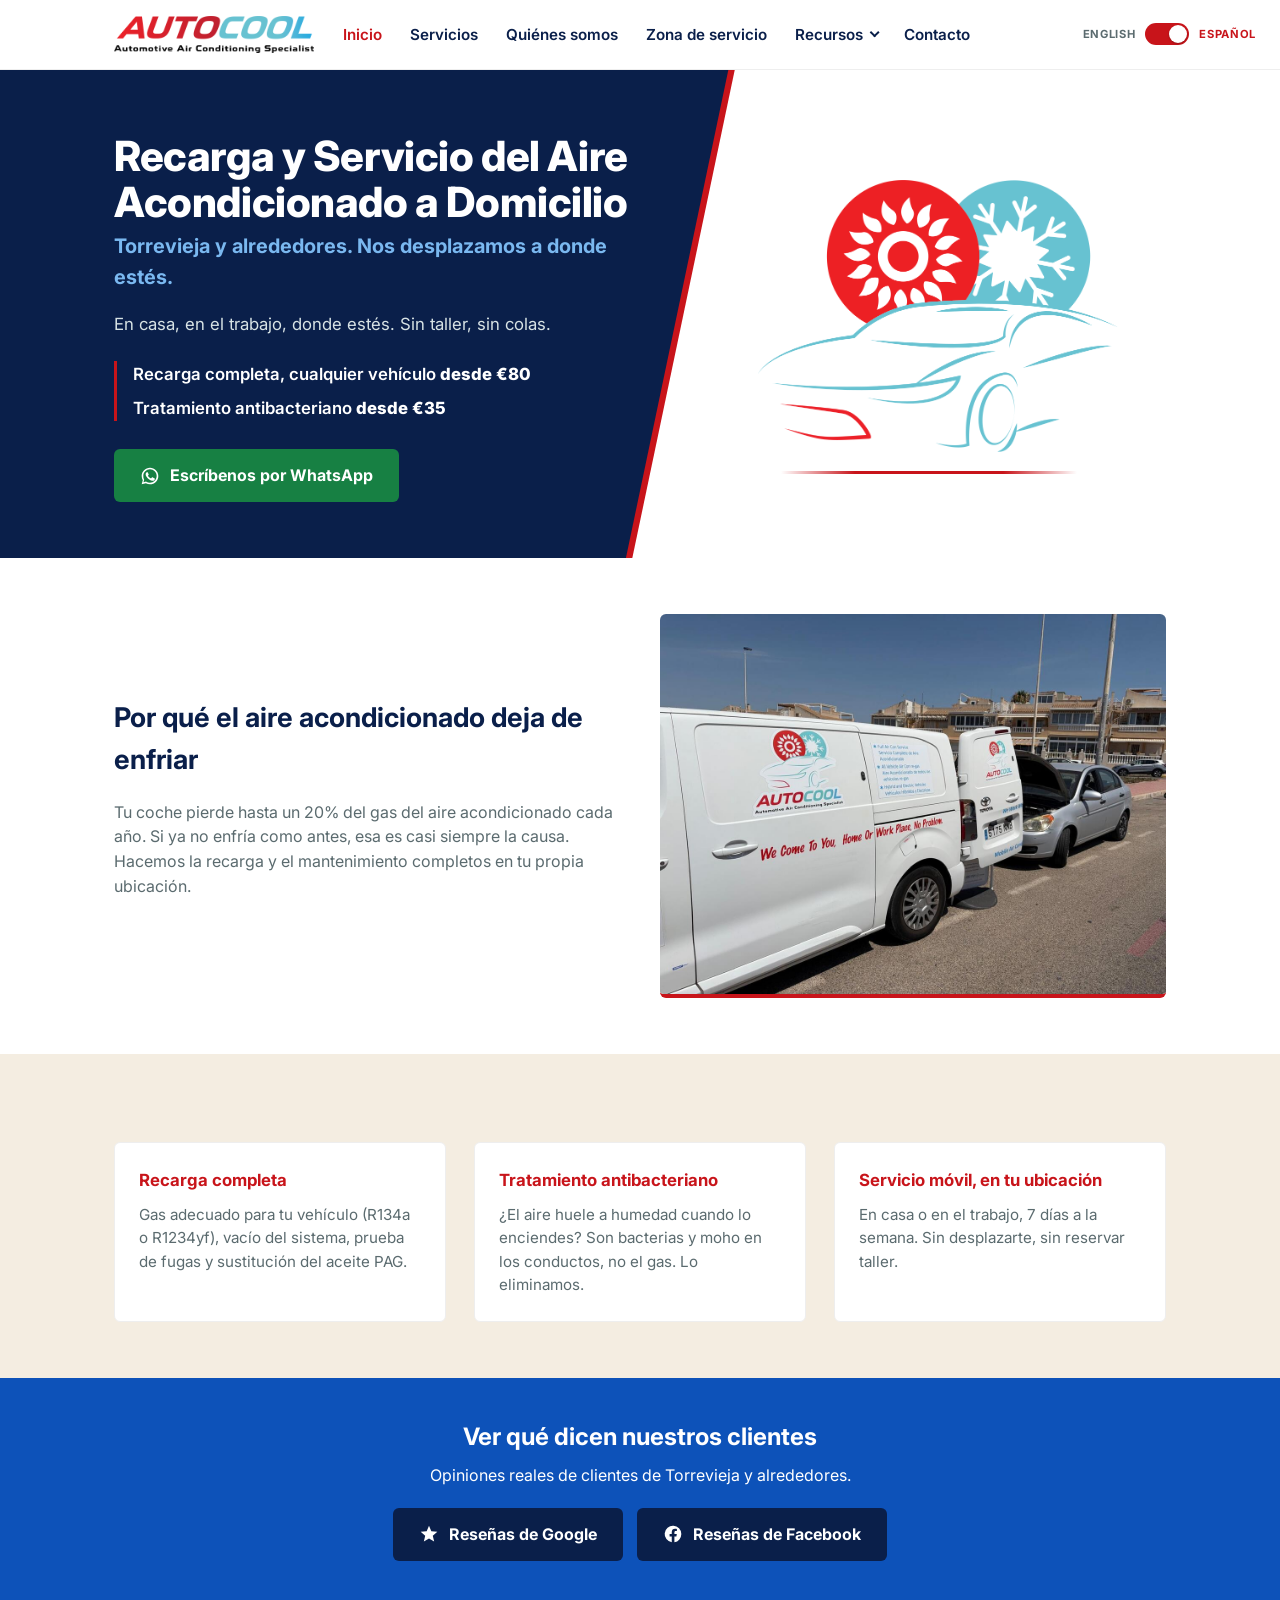
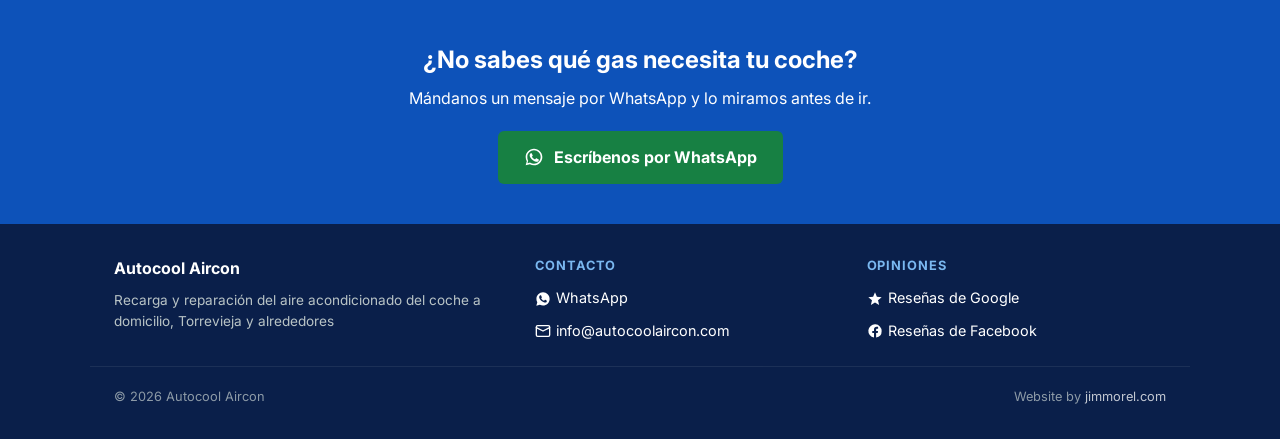
==== commit b4c23f2e: "Replace all remaining Costa Blanca references site-wide Titles, meta/OG/Twitter descriptions, hero t" ====
--- a/es/index.html
+++ b/es/index.html
@@ -12,18 +12,18 @@
 		</title>
 		<meta
 			name="description"
-			content="Recarga y servicio del aire acondicionado del coche a domicilio en Torrevieja y la Costa Blanca. Nos desplazamos a tu casa o trabajo. Escribe a Autocool Aircon por WhatsApp."
+			content="Recarga y servicio del aire acondicionado del coche a domicilio en Torrevieja y alrededores. Nos desplazamos a tu casa o trabajo. Escribe a Autocool Aircon por WhatsApp."
 		/>
 		<meta property="og:type" content="website">
 		<meta property="og:url" content="https://autocoolaircon.es/es/">
 		<meta property="og:title" content="Recarga del Aire Acondicionado a Domicilio en Torrevieja | Autocool Aircon">
-		<meta property="og:description" content="Recarga y servicio del aire acondicionado del coche a domicilio en Torrevieja y la Costa Blanca. Nos desplazamos a tu casa o trabajo. Escribe a Autocool Aircon por WhatsApp.">
+		<meta property="og:description" content="Recarga y servicio del aire acondicionado del coche a domicilio en Torrevieja y alrededores. Nos desplazamos a tu casa o trabajo. Escribe a Autocool Aircon por WhatsApp.">
 		<meta property="og:image" content="https://autocoolaircon.es/assets/img/van-onsite-service.jpeg">
 		<meta property="fb:app_id" content="2086095632289372">
 		<meta property="og:locale" content="es_ES">
 		<meta name="twitter:card" content="summary_large_image">
 		<meta name="twitter:title" content="Recarga del Aire Acondicionado a Domicilio en Torrevieja | Autocool Aircon">
-		<meta name="twitter:description" content="Recarga y servicio del aire acondicionado del coche a domicilio en Torrevieja y la Costa Blanca. Nos desplazamos a tu casa o trabajo.">
+		<meta name="twitter:description" content="Recarga y servicio del aire acondicionado del coche a domicilio en Torrevieja y alrededores. Nos desplazamos a tu casa o trabajo.">
 		<meta name="twitter:image" content="https://autocoolaircon.es/assets/img/van-onsite-service.jpeg">
 		<link rel="canonical" href="https://autocoolaircon.es/es/index.html" />
 		<link rel="alternate" hreflang="en" href="https://autocoolaircon.es/index.html" />
@@ -104,7 +104,7 @@
 				<div>
 					<h1>Recarga y Servicio del Aire Acondicionado a Domicilio</h1>
 					<p class="hero-location">
-						Torrevieja y Costa Blanca. Nos desplazamos a donde estés.
+						Torrevieja y alrededores. Nos desplazamos a donde estés.
 					</p>
 					<p class="lede">
 						En casa, en el trabajo, donde estés. Sin taller, sin colas.
@@ -183,7 +183,7 @@
 		<section class="cta-band fade-in">
 			<div class="container">
 				<h2>Ver qué dicen nuestros clientes</h2>
-				<p>Opiniones reales de clientes de Torrevieja y la Costa Blanca.</p>
+				<p>Opiniones reales de clientes de Torrevieja y alrededores.</p>
 				<div class="hero-cta-row justify-center">
 					<a
 						class="btn-primary"
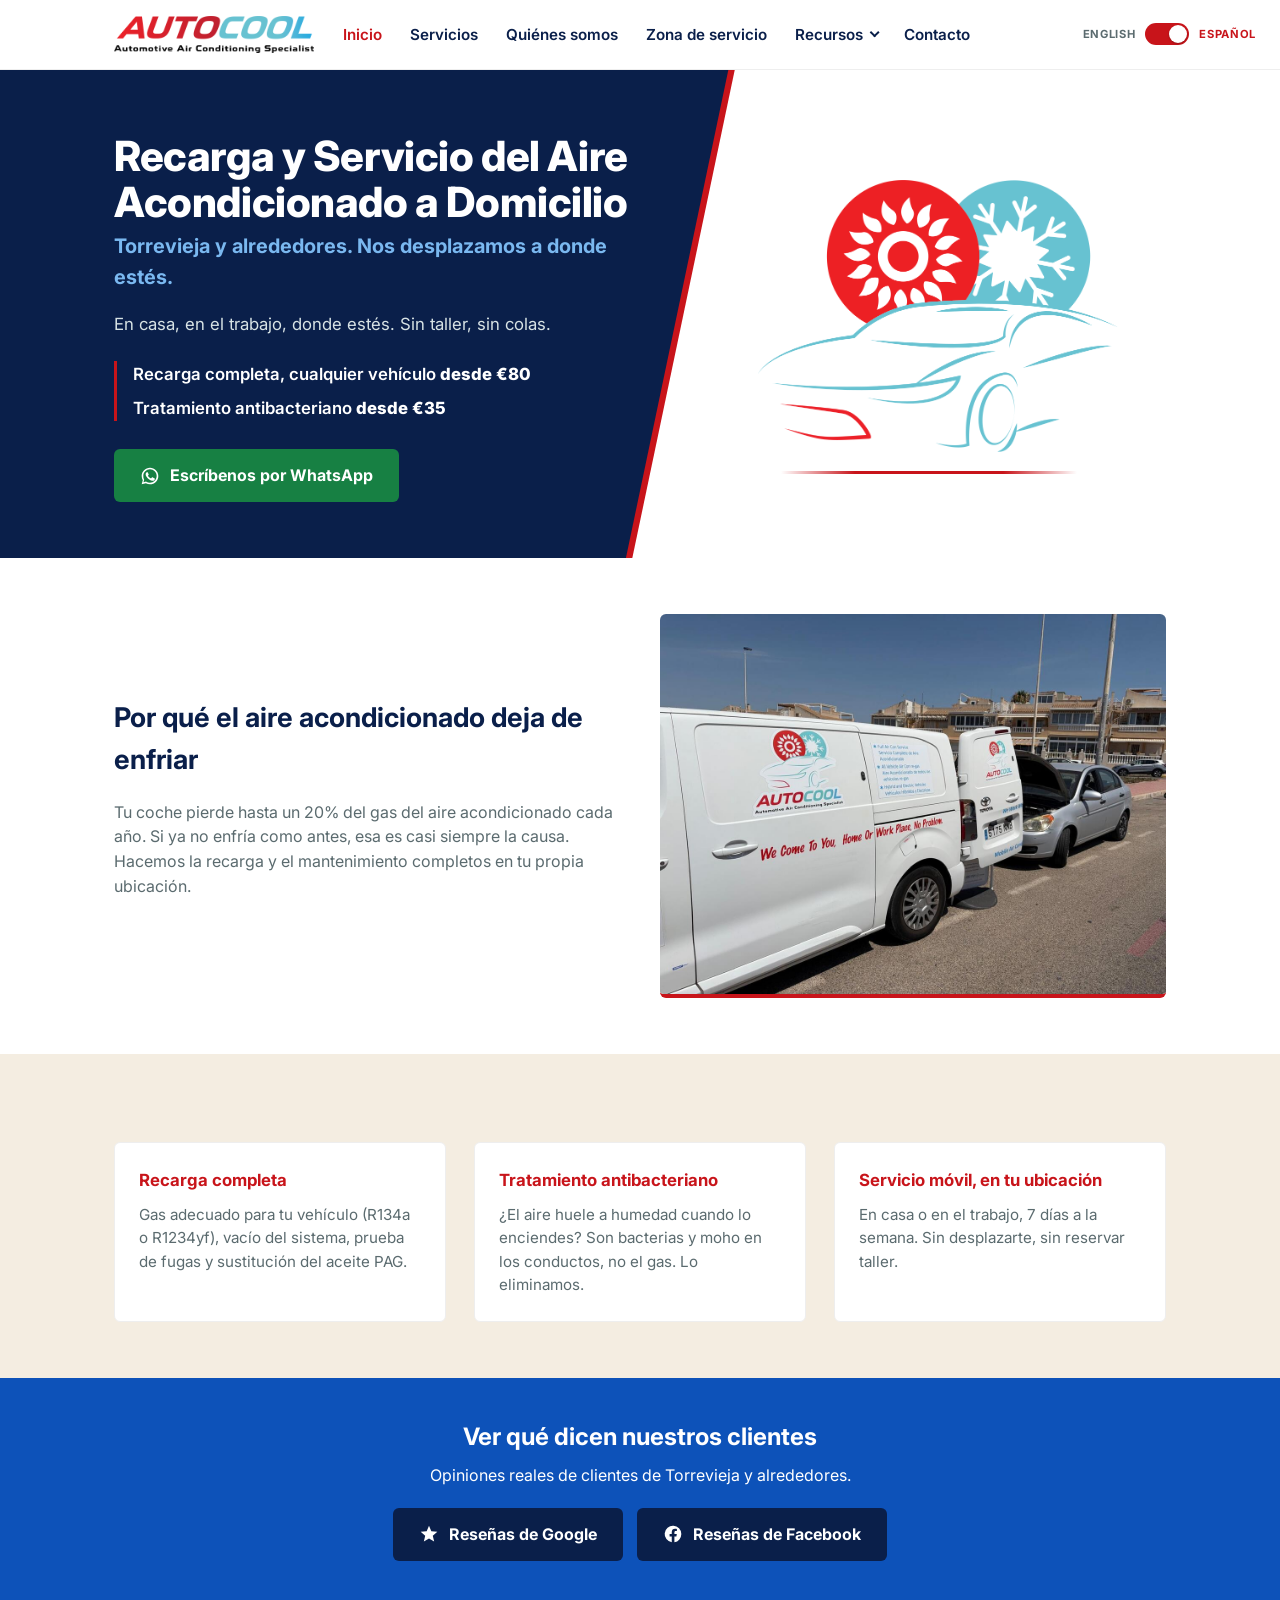
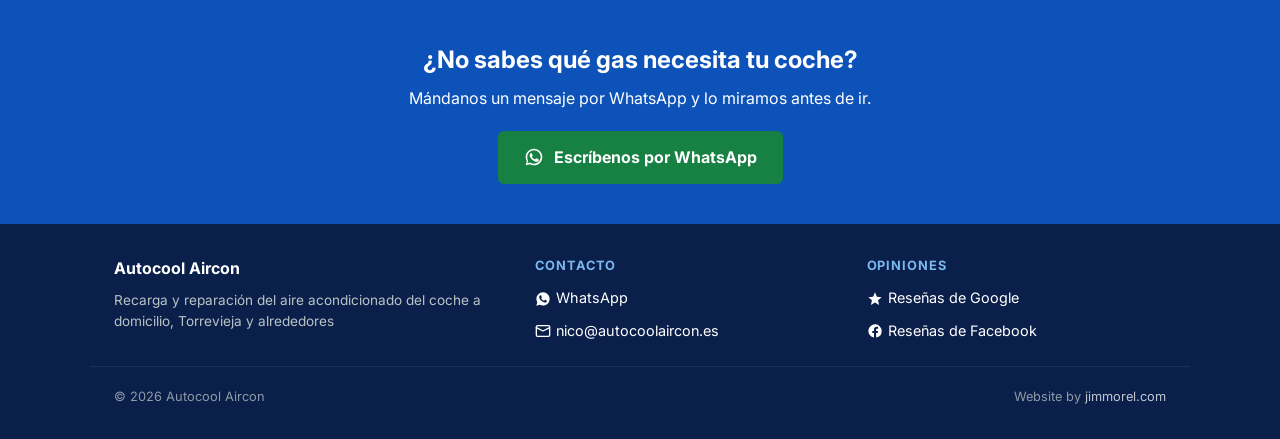
==== commit b2e84bbc: "Update contact email to nico@autocoolaircon.es site-wide Replaces the old info@autocoolaircon.com ad" ====
--- a/es/index.html
+++ b/es/index.html
@@ -230,7 +230,7 @@
 				<div class="footer-col">
 					<p class="footer-col-heading">Contacto</p>
 					<a href="https://wa.me/34711082029" target="_blank" rel="noopener" class="footer-link"><svg aria-hidden="true" width="16" height="16" viewBox="0 0 24 24" fill="currentColor"><path d="M12.04 2C6.58 2 2.13 6.45 2.13 11.91c0 1.75.46 3.48 1.32 5.01L2 22l5.25-1.38c1.47.8 3.13 1.22 4.79 1.22h.01c5.46 0 9.91-4.45 9.91-9.91C21.96 6.45 17.5 2 12.04 2zm5.83 14.02c-.24.68-1.42 1.3-1.96 1.35-.5.05-1.13.07-1.83-.11-.42-.11-.96-.3-1.65-.6-2.9-1.25-4.79-4.17-4.94-4.36-.14-.19-1.18-1.57-1.18-3 0-1.42.75-2.12 1.02-2.41.27-.29.58-.36.78-.36.19 0 .39 0 .55.01.18.01.42-.07.65.5.24.58.82 2 .89 2.15.07.15.12.32.02.51-.09.19-.14.31-.27.48-.14.16-.29.36-.41.49-.14.14-.28.29-.12.57.16.28.71 1.17 1.52 1.9 1.05.94 1.93 1.23 2.21 1.37.28.14.44.12.61-.07.16-.19.68-.79.87-1.06.18-.27.37-.22.61-.13.25.09 1.58.75 1.85.88.27.14.45.2.51.32.06.11.06.66-.18 1.35z"/></svg>WhatsApp</a>
-					<a href="mailto:info@autocoolaircon.com" class="footer-link"><svg aria-hidden="true" width="16" height="16" viewBox="0 0 24 24" fill="none" stroke="currentColor" stroke-width="2" stroke-linecap="round" stroke-linejoin="round"><rect x="2" y="4" width="20" height="16" rx="2"/><path d="m22 7-10 5L2 7"/></svg>info@autocoolaircon.com</a>
+					<a href="mailto:nico@autocoolaircon.es" class="footer-link"><svg aria-hidden="true" width="16" height="16" viewBox="0 0 24 24" fill="none" stroke="currentColor" stroke-width="2" stroke-linecap="round" stroke-linejoin="round"><rect x="2" y="4" width="20" height="16" rx="2"/><path d="m22 7-10 5L2 7"/></svg>nico@autocoolaircon.es</a>
 				</div>
 				<div class="footer-col">
 					<p class="footer-col-heading">Opiniones</p>
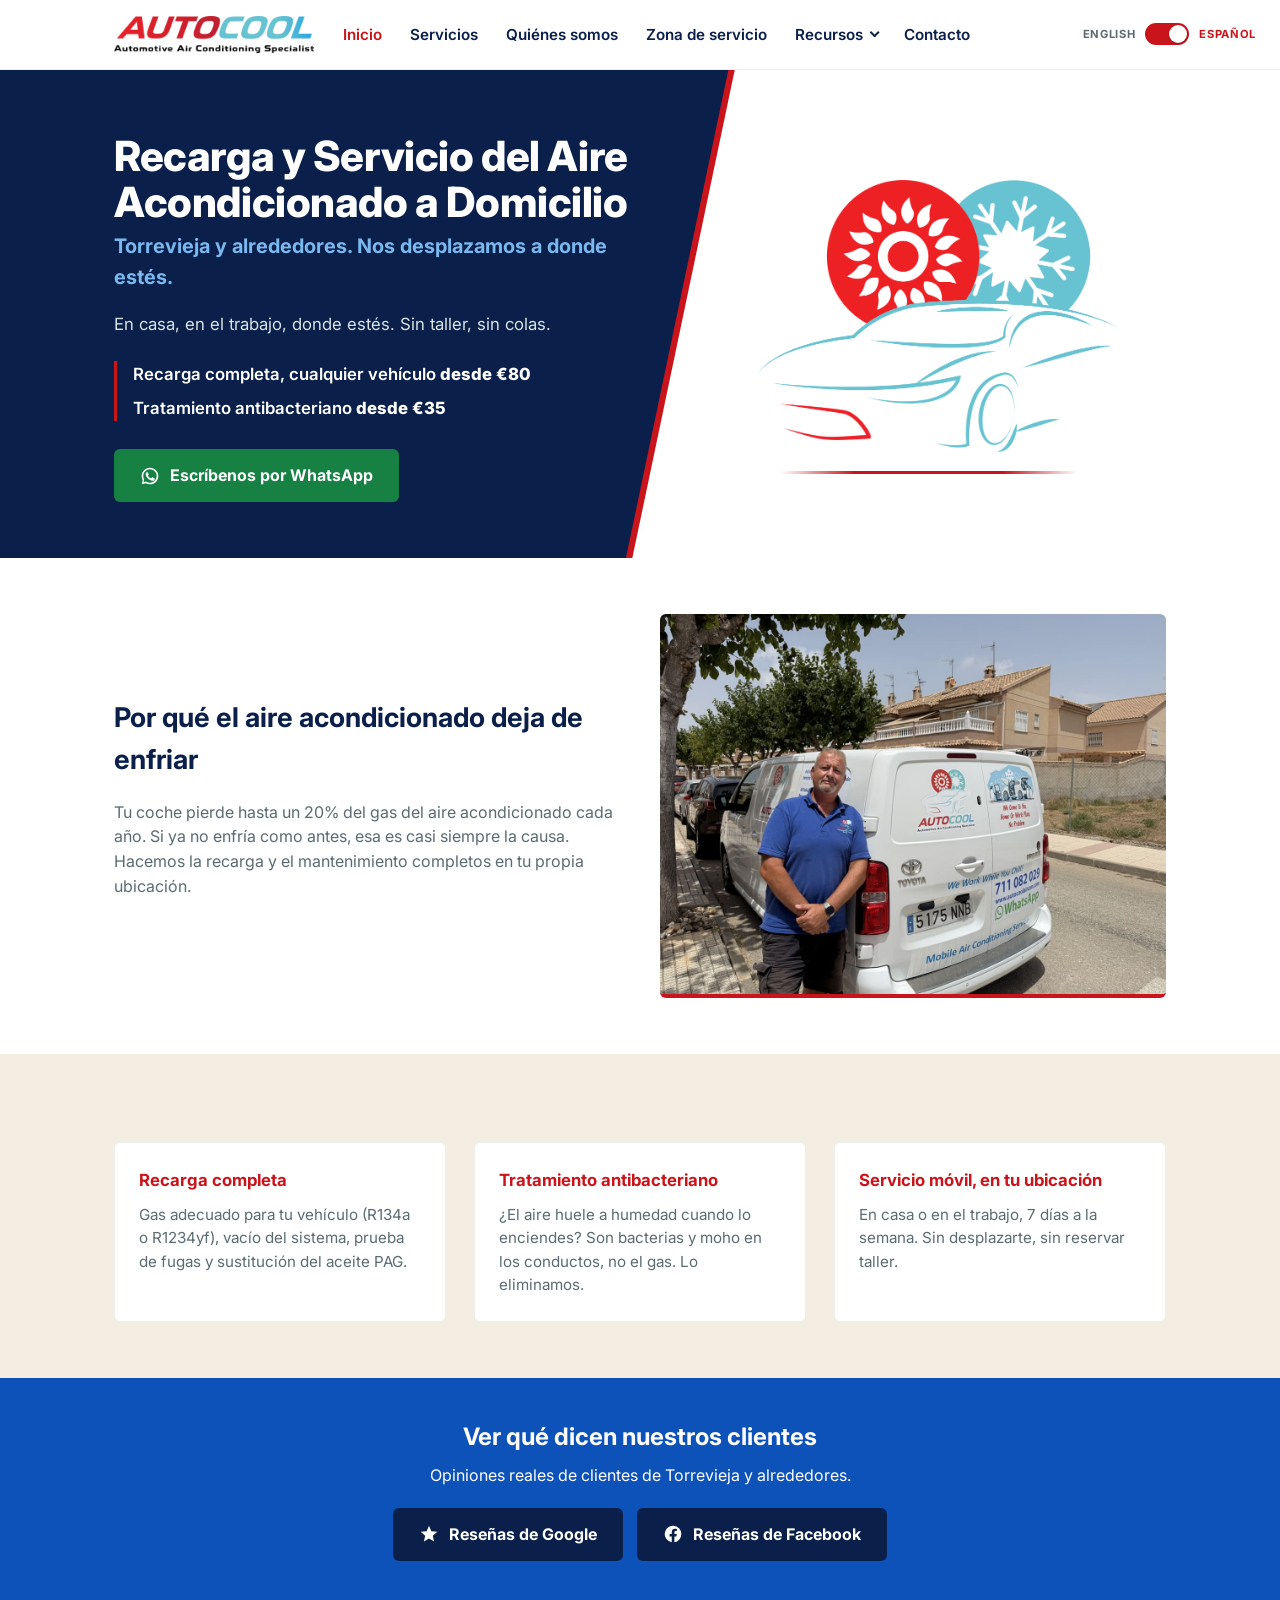
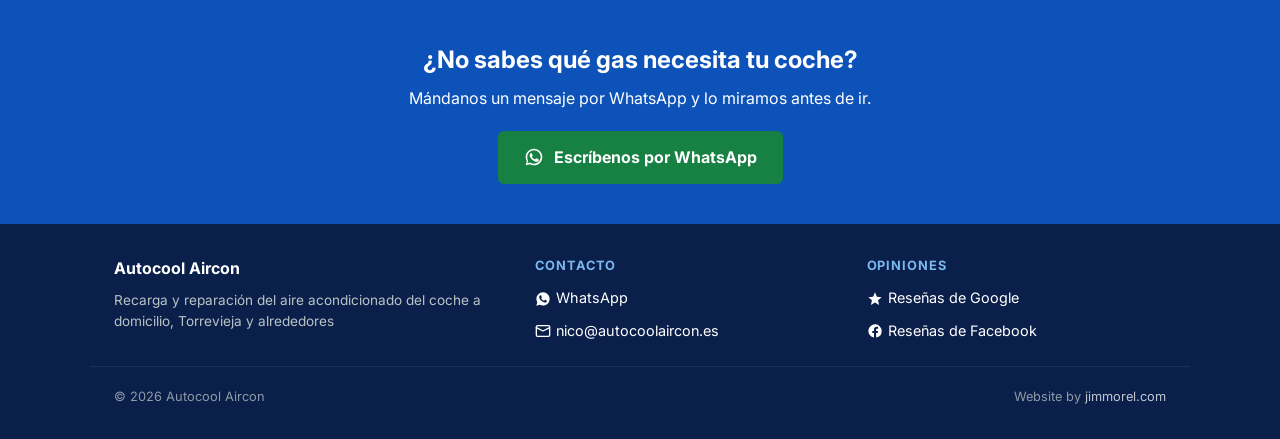
==== commit c7673b5f: "Refresh site photography and update About bio Replaces the home, services, about, and contact page i" ====
--- a/es/index.html
+++ b/es/index.html
@@ -18,13 +18,13 @@
 		<meta property="og:url" content="https://autocoolaircon.es/es/">
 		<meta property="og:title" content="Recarga del Aire Acondicionado a Domicilio en Torrevieja | Autocool Aircon">
 		<meta property="og:description" content="Recarga y servicio del aire acondicionado del coche a domicilio en Torrevieja y alrededores. Nos desplazamos a tu casa o trabajo. Escribe a Autocool Aircon por WhatsApp.">
-		<meta property="og:image" content="https://autocoolaircon.es/assets/img/van-onsite-service.jpeg">
+		<meta property="og:image" content="https://autocoolaircon.es/assets/img/autocool-nico-with-van.jpg">
 		<meta property="fb:app_id" content="2086095632289372">
 		<meta property="og:locale" content="es_ES">
 		<meta name="twitter:card" content="summary_large_image">
 		<meta name="twitter:title" content="Recarga del Aire Acondicionado a Domicilio en Torrevieja | Autocool Aircon">
 		<meta name="twitter:description" content="Recarga y servicio del aire acondicionado del coche a domicilio en Torrevieja y alrededores. Nos desplazamos a tu casa o trabajo.">
-		<meta name="twitter:image" content="https://autocoolaircon.es/assets/img/van-onsite-service.jpeg">
+		<meta name="twitter:image" content="https://autocoolaircon.es/assets/img/autocool-nico-with-van.jpg">
 		<link rel="canonical" href="https://autocoolaircon.es/es/index.html" />
 		<link rel="alternate" hreflang="en" href="https://autocoolaircon.es/index.html" />
 		<link rel="alternate" hreflang="es" href="https://autocoolaircon.es/es/index.html" />
@@ -144,8 +144,8 @@
 					</p>
 				</div>
 				<img
-					src="../assets/img/van-onsite-service.jpeg"
-					alt="Furgoneta de Autocool Aircon en el domicilio de un cliente para un servicio de aire acondicionado"
+					src="../assets/img/autocool-nico-with-van.jpg"
+					alt="Nico de Autocool Aircon junto a la furgoneta de servicio móvil de aire acondicionado"
 					class="section-img"
 					loading="lazy"
 				/>
--- a/assets/css/style.css
+++ b/assets/css/style.css
@@ -592,7 +592,9 @@
 }
 
 .contact-img {
-	max-width: 760px;
+	max-width: 420px;
+	aspect-ratio: 2 / 3;
+	object-fit: contain;
 	margin: 0 auto;
 }
 
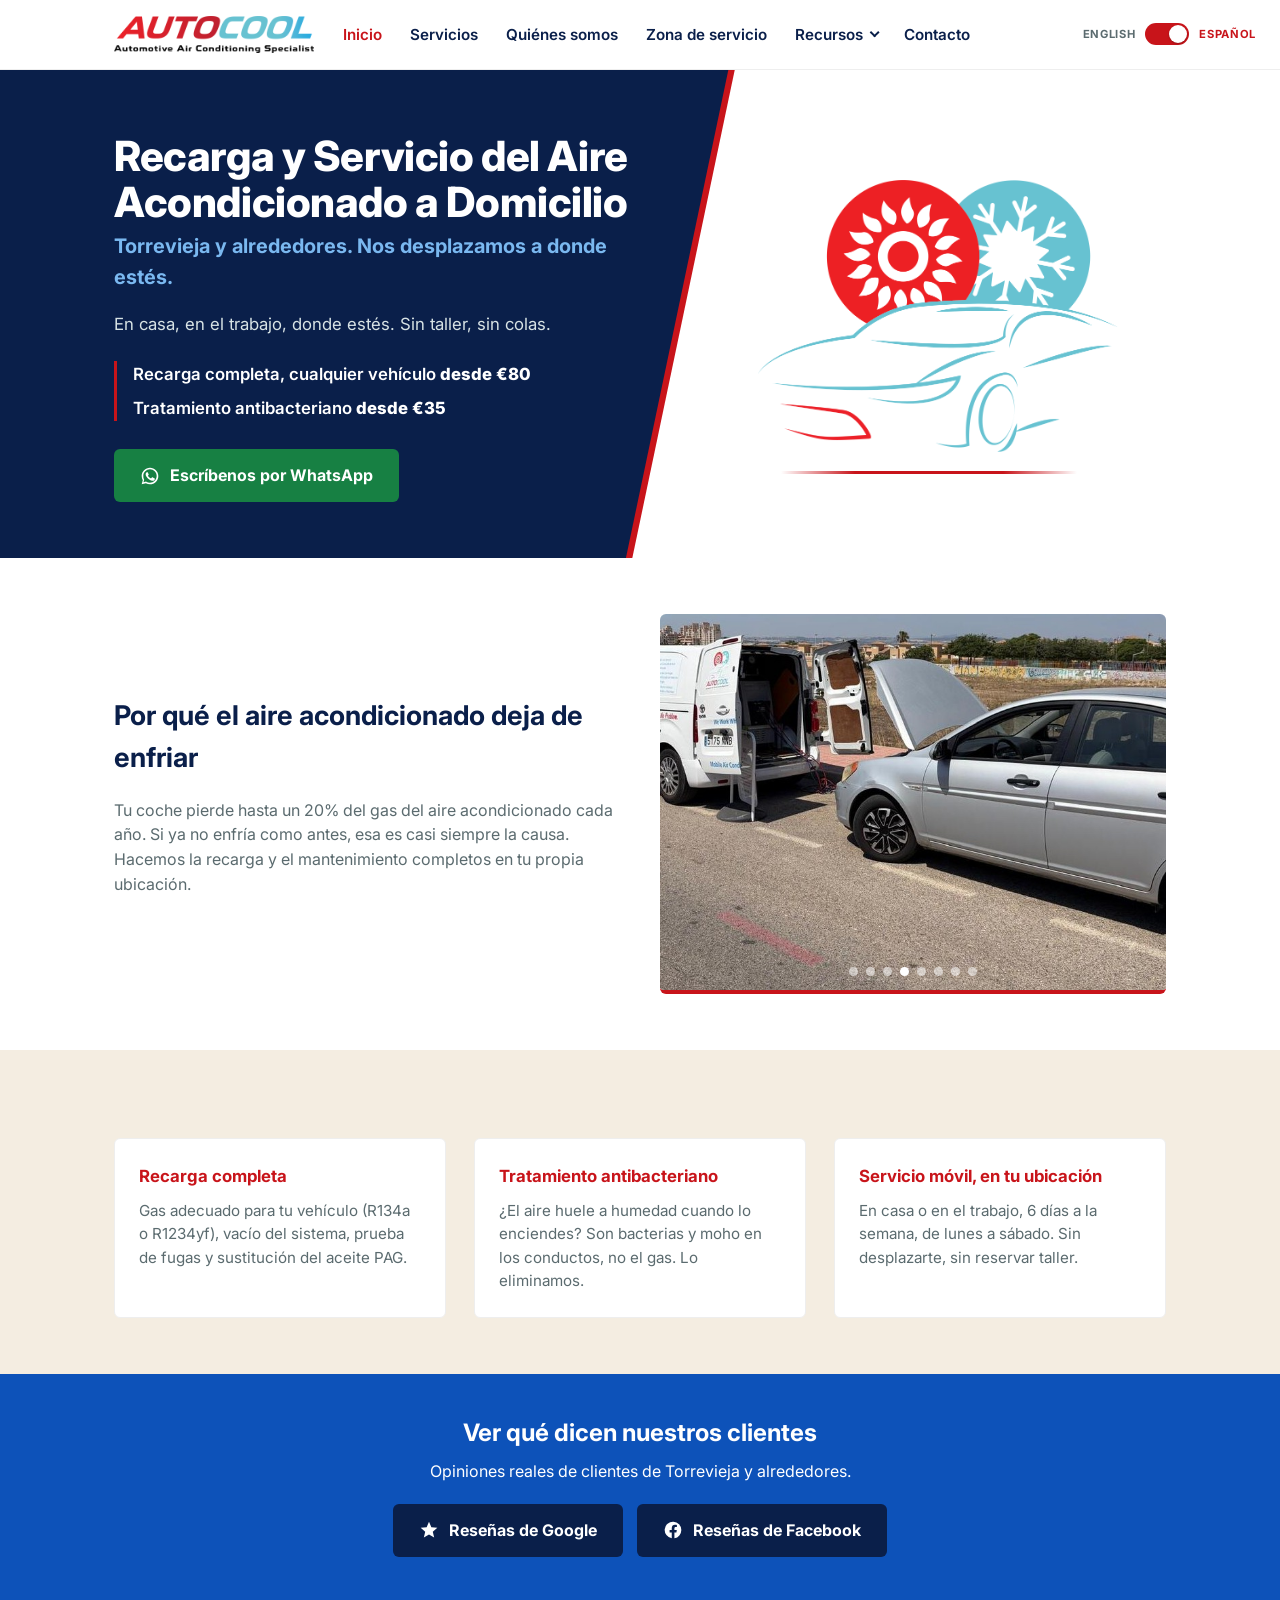
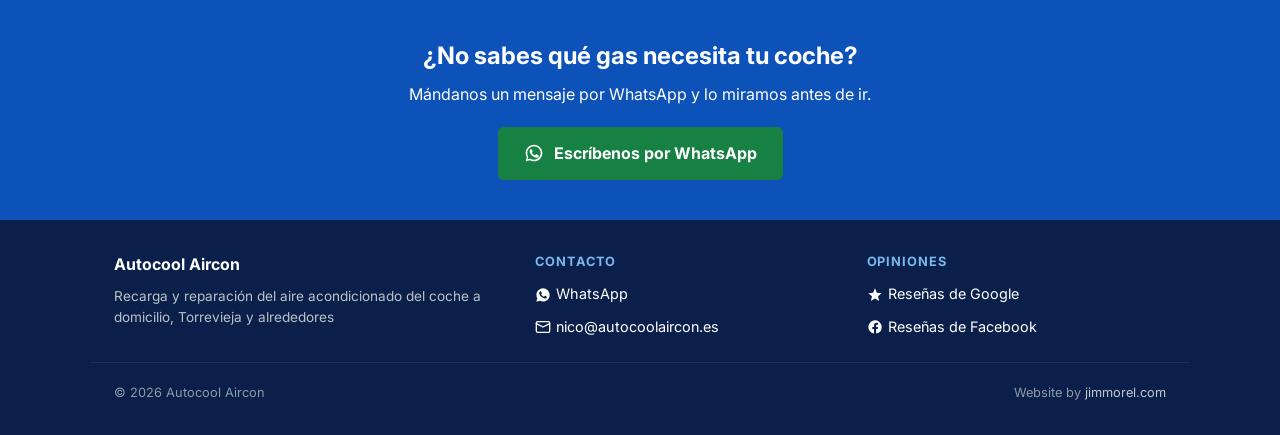
==== commit 2879fab2: "Turn home page hero image into an auto-fading photo carousel Replaces the single static van photo wi" ====
--- a/es/index.html
+++ b/es/index.html
@@ -143,12 +143,66 @@
 						recarga y el mantenimiento completos en tu propia ubicación.
 					</p>
 				</div>
-				<img
-					src="../assets/img/autocool-nico-with-van.jpg"
-					alt="Nico de Autocool Aircon junto a la furgoneta de servicio móvil de aire acondicionado"
-					class="section-img"
-					loading="lazy"
-				/>
+				<div class="fade-slideshow">
+					<img
+						src="../assets/img/autocool-nico-with-van.jpg"
+						alt="Nico de Autocool Aircon junto a la furgoneta de servicio móvil de aire acondicionado"
+						class="fade-slide is-active"
+						loading="lazy"
+					/>
+					<img
+						src="../assets/img/autocool-van-service-open.jpg"
+						alt="Furgoneta de Autocool Aircon con las puertas traseras abiertas, equipo listo"
+						class="fade-slide"
+						loading="lazy"
+					/>
+					<img
+						src="../assets/img/autocool-aircon-equipment-detail.jpg"
+						alt="Unidades de recuperación y recarga de refrigerante de Autocool usadas en el proceso de vacío y recarga"
+						class="fade-slide"
+						loading="lazy"
+					/>
+					<img
+						src="../assets/img/contact-van-roadside.jpg"
+						alt="Furgoneta de Autocool Aircon realizando un servicio móvil de aire acondicionado"
+						class="fade-slide"
+						loading="lazy"
+					/>
+					<img
+						src="../assets/img/van-side.jpg"
+						alt="Furgoneta de servicio de Autocool Aircon aparcada en la calle"
+						class="fade-slide"
+						loading="lazy"
+					/>
+					<img
+						src="../assets/img/gas-in-progress_1.jpg"
+						alt="Mangueras de recarga de aire acondicionado conectadas bajo el capó durante un servicio"
+						class="fade-slide"
+						loading="lazy"
+					/>
+					<img
+						src="../assets/img/gas-in-progress_2.jpg"
+						alt="Mangueras de recarga de aire acondicionado conectadas al motor de un coche durante un servicio"
+						class="fade-slide"
+						loading="lazy"
+					/>
+					<img
+						src="../assets/img/van-onsite-service.jpeg"
+						alt="Furgoneta de Autocool Aircon y el coche de un cliente aparcados durante un servicio a domicilio"
+						class="fade-slide"
+						loading="lazy"
+					/>
+					<div class="fade-slideshow-dots">
+						<button type="button" class="fade-slideshow-dot is-active" aria-label="Mostrar imagen 1"></button>
+						<button type="button" class="fade-slideshow-dot" aria-label="Mostrar imagen 2"></button>
+						<button type="button" class="fade-slideshow-dot" aria-label="Mostrar imagen 3"></button>
+						<button type="button" class="fade-slideshow-dot" aria-label="Mostrar imagen 4"></button>
+						<button type="button" class="fade-slideshow-dot" aria-label="Mostrar imagen 5"></button>
+						<button type="button" class="fade-slideshow-dot" aria-label="Mostrar imagen 6"></button>
+						<button type="button" class="fade-slideshow-dot" aria-label="Mostrar imagen 7"></button>
+						<button type="button" class="fade-slideshow-dot" aria-label="Mostrar imagen 8"></button>
+					</div>
+				</div>
 			</div>
 		</section>
 
@@ -172,8 +226,8 @@
 					<div class="card">
 						<h3>Servicio móvil, en tu ubicación</h3>
 						<p>
-							En casa o en el trabajo, 7 días a la semana. Sin desplazarte, sin
-							reservar taller.
+							En casa o en el trabajo, 6 días a la semana, de lunes a sábado. Sin
+							desplazarte, sin reservar taller.
 						</p>
 					</div>
 				</div>
@@ -247,5 +301,6 @@
 		<script src="../assets/js/sticky-header.js"></script>
 		<script src="../assets/js/lang-switch.js"></script>
 		<script src="../assets/js/nav-toggle.js"></script>
+		<script src="../assets/js/fade-slideshow.js"></script>
 	</body>
 </html>
--- a/assets/css/style.css
+++ b/assets/css/style.css
@@ -780,6 +780,54 @@
 	border-bottom: 4px solid var(--sun-red);
 }
 
+/* Fade slideshow — used in the "Why your air con stops feeling cold" slot */
+.fade-slideshow {
+	position: relative;
+	width: 100%;
+	aspect-ratio: 4 / 3;
+	border-radius: var(--radius);
+	border-bottom: 4px solid var(--sun-red);
+	overflow: hidden;
+}
+
+.fade-slide {
+	position: absolute;
+	inset: 0;
+	width: 100%;
+	height: 100%;
+	object-fit: cover;
+	opacity: 0;
+	transition: opacity 1.2s ease;
+}
+
+.fade-slide.is-active {
+	opacity: 1;
+}
+
+.fade-slideshow-dots {
+	position: absolute;
+	bottom: 14px;
+	left: 50%;
+	transform: translateX(-50%);
+	display: flex;
+	gap: 8px;
+	z-index: 2;
+}
+
+.fade-slideshow-dot {
+	width: 9px;
+	height: 9px;
+	padding: 0;
+	border: none;
+	border-radius: 50%;
+	background: rgba(255, 255, 255, 0.55);
+	cursor: pointer;
+}
+
+.fade-slideshow-dot.is-active {
+	background: #fff;
+}
+
 .price-subheading {
 	font-size: 0.8rem;
 	font-weight: 700;
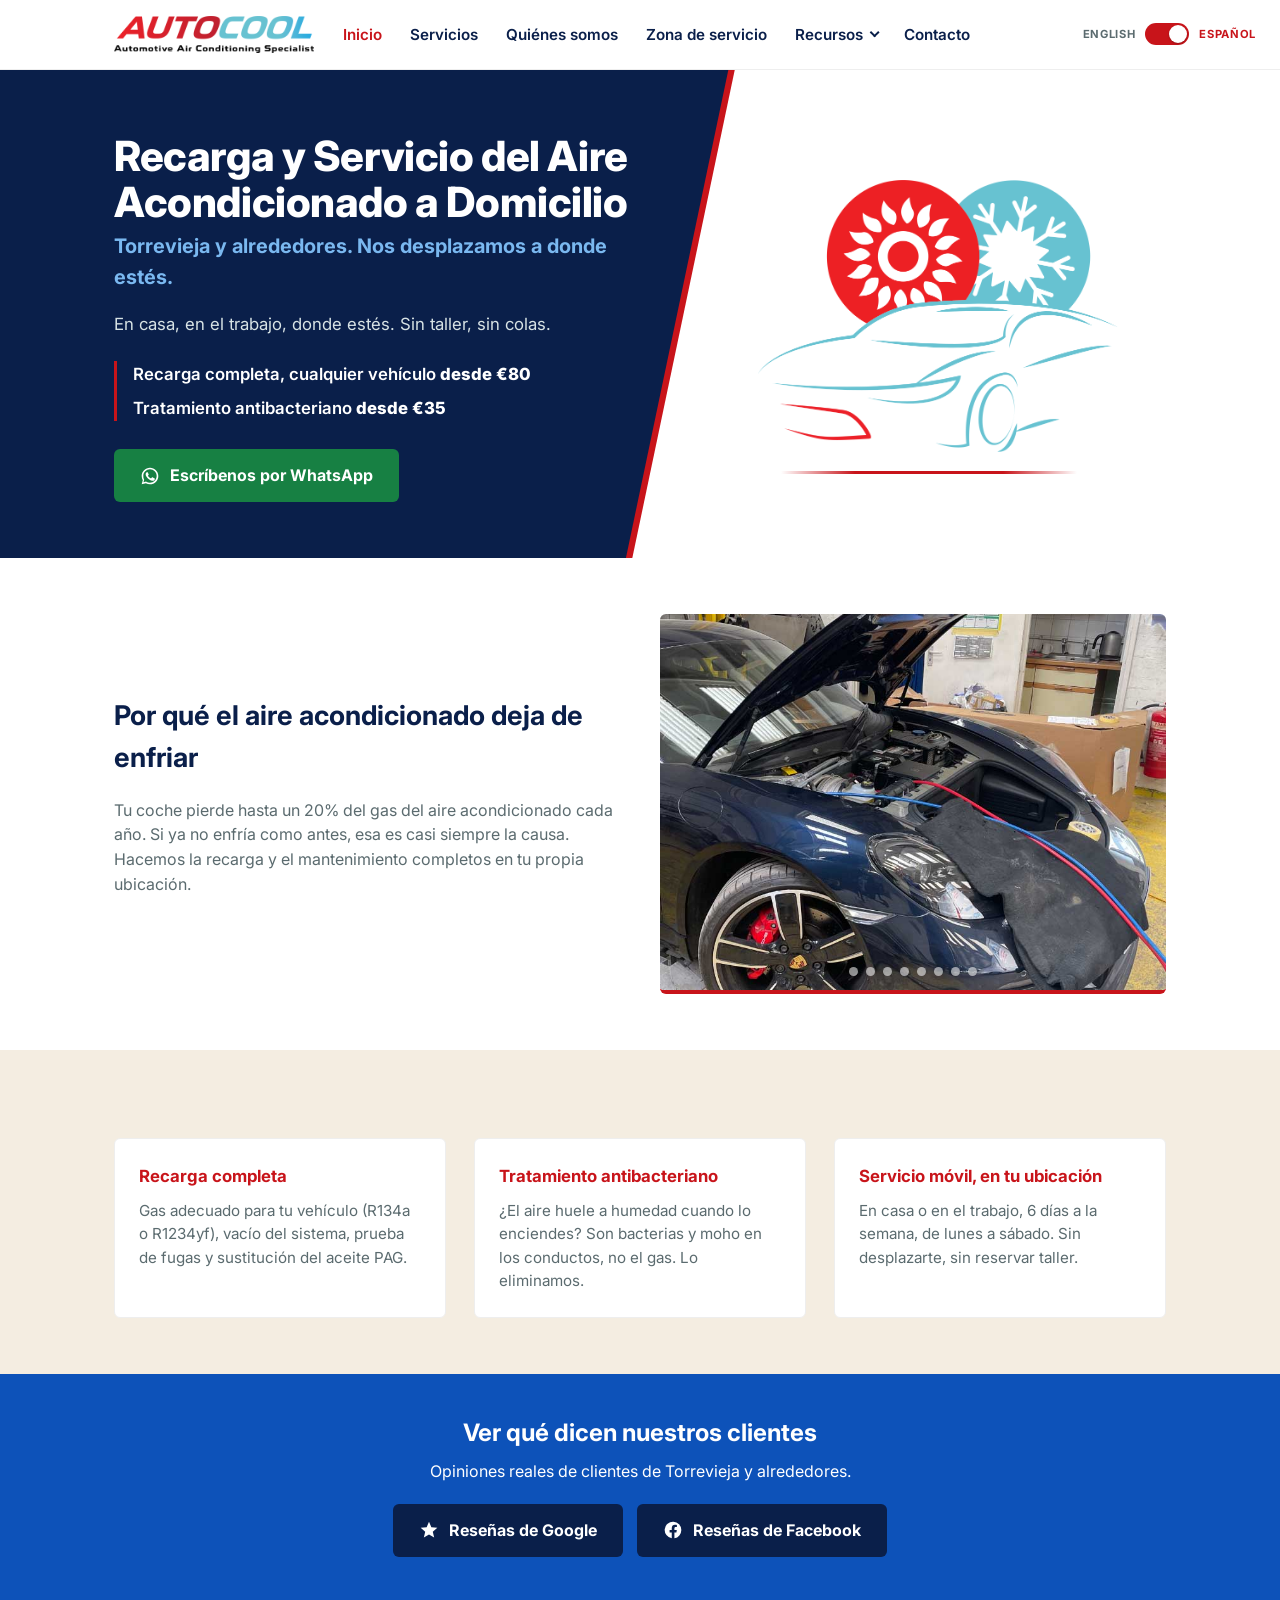
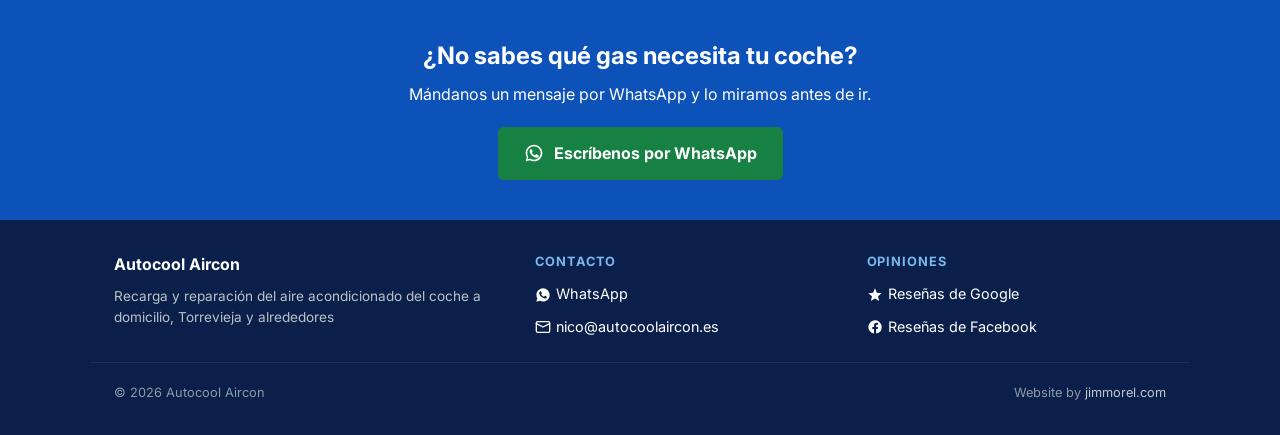
==== commit 94956c53: "Add 9th photo to home page carousel Wires gas-in-progress_3.jpg into the fade slideshow on both EN/E" ====
--- a/es/index.html
+++ b/es/index.html
@@ -192,6 +192,12 @@
 						class="fade-slide"
 						loading="lazy"
 					/>
+					<img
+						src="../assets/img/gas-in-progress_3.jpg"
+						alt="Mangueras de recarga de aire acondicionado conectadas bajo el capó de un coche deportivo durante un servicio"
+						class="fade-slide"
+						loading="lazy"
+					/>
 					<div class="fade-slideshow-dots">
 						<button type="button" class="fade-slideshow-dot is-active" aria-label="Mostrar imagen 1"></button>
 						<button type="button" class="fade-slideshow-dot" aria-label="Mostrar imagen 2"></button>
